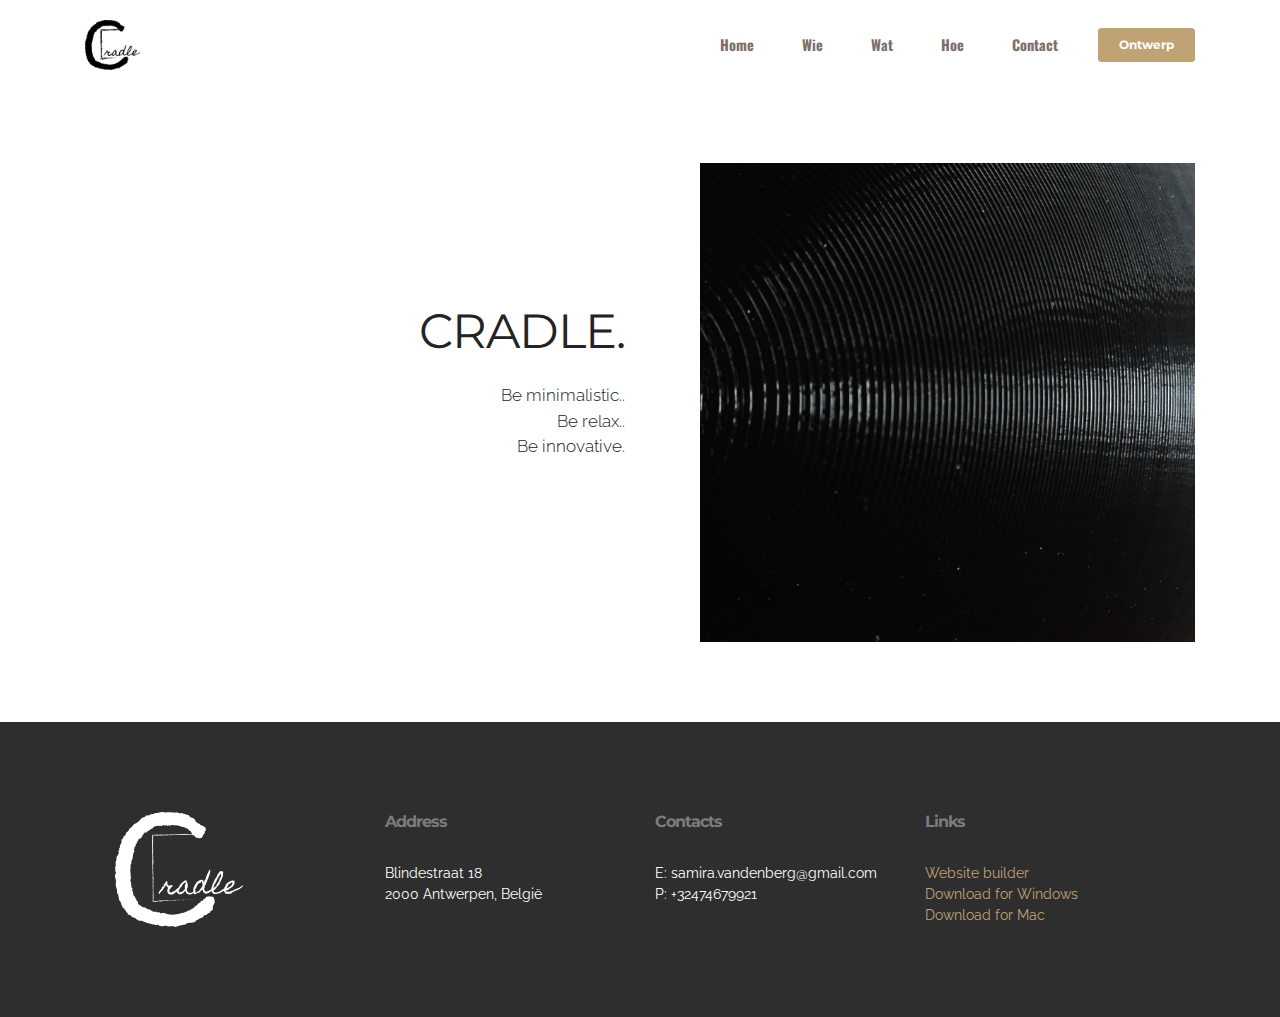
==== index.html @ 24feedeb "create github pages" ====
<!DOCTYPE html>
<html >
<head>
  <!-- Site made with Mobirise Website Builder v4.8.8, https://mobirise.com -->
  <meta charset="UTF-8">
  <meta http-equiv="X-UA-Compatible" content="IE=edge">
  <meta name="generator" content="Mobirise v4.8.8, mobirise.com">
  <meta name="viewport" content="width=device-width, initial-scale=1, minimum-scale=1">
  <link rel="shortcut icon" href="assets/images/1-tekengebied-1-143x128.png" type="image/x-icon">
  <meta name="description" content="">
  <title>Home</title>
  <link rel="stylesheet" href="https://fonts.googleapis.com/css?family=Lora:400,700,400italic,700italic&subset=latin">
  <link rel="stylesheet" href="https://fonts.googleapis.com/css?family=Montserrat:400,700">
  <link rel="stylesheet" href="https://fonts.googleapis.com/css?family=Raleway:100,100i,200,200i,300,300i,400,400i,500,500i,600,600i,700,700i,800,800i,900,900i">
  <link rel="stylesheet" href="assets/tether/tether.min.css">
  <link rel="stylesheet" href="assets/bootstrap/css/bootstrap.min.css">
  <link rel="stylesheet" href="assets/dropdown/css/style.css">
  <link rel="stylesheet" href="assets/theme/css/style.css">
  <link rel="stylesheet" href="assets/mobirise/css/mbr-additional.css" type="text/css">
  
  
  
</head>
<body>
  <section id="ext_menu-0" data-rv-view="0">

    <nav class="navbar navbar-dropdown navbar-fixed-top">
        <div class="container">

            <div class="mbr-table">
                <div class="mbr-table-cell">

                    <div class="navbar-brand">
                        <a href="https://mobirise.com" class="navbar-logo"><img src="assets/images/1-tekengebied-1-143x128.png" alt="Mobirise"></a>
                        
                    </div>

                </div>
                <div class="mbr-table-cell">

                    <button class="navbar-toggler pull-xs-right hidden-md-up" type="button" data-toggle="collapse" data-target="#exCollapsingNavbar">
                        <div class="hamburger-icon"></div>
                    </button>

                    <ul class="nav-dropdown collapse pull-xs-right nav navbar-nav navbar-toggleable-sm" id="exCollapsingNavbar"><li class="nav-item"><a class="nav-link link" href="index.html#msg-box5-f">Home</a></li><li class="nav-item"><a class="nav-link link" href="page1.html#msg-box5-c">Wie</a></li><li class="nav-item"><a class="nav-link link" href="page2.html#header1-u">Wat</a></li><li class="nav-item"><a class="nav-link link" href="page5.html#header1-10">Hoe</a></li><li class="nav-item"><a class="nav-link link" href="page3.html#map2-p">Contact</a></li><li class="nav-item nav-btn"><a class="nav-link btn btn-primary" href="page4.html#pricing-table2-k">Ontwerp</a></li></ul>
                    <button hidden="" class="navbar-toggler navbar-close" type="button" data-toggle="collapse" data-target="#exCollapsingNavbar">
                        <div class="close-icon"></div>
                    </button>

                </div>
            </div>

        </div>
    </nav>

</section>

<section class="engine"><a href="https://mobirise.info/v">free html templates</a></section><section class="mbr-section mbr-after-navbar" id="msg-box5-f" data-rv-view="4" style="background-color: rgb(255, 255, 255); padding-top: 160px; padding-bottom: 80px;">

    
    <div class="container">
        <div class="row">
            <div class="mbr-table-md-up">

              

              <div class="mbr-table-cell col-md-5 text-xs-center text-md-right content-size">
                  <h3 class="mbr-section-title display-2"><span style="font-weight: normal;">CRADLE.</span></h3>
                  <div class="lead">

                    <p>Be minimalistic..<br>Be relax..<br>Be innovative.</p>

                  </div>

                  
              </div>


              


              <div class="mbr-table-cell mbr-left-padding-md-up mbr-valign-top col-md-7 image-size" style="width: 50%;">
                  <div class="mbr-figure"><img src="assets/images/detail-1400x1355.jpg"></div>
              </div>

            </div>
        </div>
    </div>

</section>

<section class="mbr-section mbr-section-md-padding mbr-footer footer1" id="contacts1-g" data-rv-view="2" style="background-color: rgb(46, 46, 46); padding-top: 90px; padding-bottom: 90px;">
    
    <div class="container">
        <div class="row">
            <div class="mbr-footer-content col-xs-12 col-md-3">
                <div><img src="assets/images/1-tekengebied-1-wit-128x115.png"></div>
            </div>
            <div class="mbr-footer-content col-xs-12 col-md-3">
                <p><strong>Address</strong><br>Blindestraat 18<br>2000 Antwerpen, België</p>
            </div>
            <div class="mbr-footer-content col-xs-12 col-md-3">
                <p><strong>Contacts</strong><br>
E: samira.vandenberg@gmail.com<br>
P: +32474679921<br><br></p>
            </div>
            <div class="mbr-footer-content col-xs-12 col-md-3">
                <p><strong>Links</strong><br>
<a class="text-primary" href="https://mobirise.com/">Website builder</a><br>
<a class="text-primary" href="https://mobirise.com/mobirise-free-win.zip">Download for Windows</a><br>
<a class="text-primary" href="https://mobirise.com/mobirise-free-mac.zip">Download for Mac</a></p>
            </div>

        </div>
    </div>
</section>


  <script src="assets/web/assets/jquery/jquery.min.js"></script>
  <script src="assets/tether/tether.min.js"></script>
  <script src="assets/bootstrap/js/bootstrap.min.js"></script>
  <script src="assets/smooth-scroll/smooth-scroll.js"></script>
  <script src="assets/dropdown/js/script.min.js"></script>
  <script src="assets/touch-swipe/jquery.touch-swipe.min.js"></script>
  <script src="assets/theme/js/script.js"></script>
  
  
</body>
</html>
---- assets/dropdown/css/style.css ----
.navbar-dropdown {
  left: 0;
  padding: 0;
  position: absolute;
  right: 0;
  top: 0;
  transition: all 0.45s ease;
  z-index: 1030; }
  .navbar-dropdown .navbar-brand {
    float: none;
    font-size: 0;
    padding: 1.25rem 0;
    position: relative;
    transition: padding 0.25s ease;
    white-space: nowrap; }
    .navbar-dropdown .navbar-brand::before {
      content: "";
      display: inline-block;
      height: 100%;
      vertical-align: middle; }
  .navbar-dropdown .navbar-logo,
  .navbar-dropdown .navbar-caption {
    display: inline-block;
    vertical-align: middle; }
  .navbar-dropdown .navbar-logo {
    margin-right: 0.8rem;
    transition: margin 0.3s ease-in-out; }
    .navbar-dropdown .navbar-logo img {
      height: 3.125rem;
      transition: all 0.3s ease-in-out; }
  .navbar-dropdown .mbr-table-cell {
    height: 5.625rem; }
  .navbar-dropdown .navbar-caption {
    font-family: "Montserrat";
    font-size: 1rem;
    font-weight: 700;
    white-space: normal; }
    .navbar-dropdown .navbar-caption, .navbar-dropdown .navbar-caption:hover {
      color: inherit;
      text-decoration: none; }
  .navbar-dropdown.navbar-fixed-top {
    position: fixed; }
  .navbar-dropdown.bg-color.transparent {
    background: none !important; }
  .navbar-dropdown.navbar-short .navbar-brand {
    padding: 0.625rem 0; }
  .navbar-dropdown.navbar-short .navbar-logo {
    margin-right: 0.5rem; }
    .navbar-dropdown.navbar-short .navbar-logo img {
      height: 2.375rem; }
  .navbar-dropdown.navbar-short .mbr-table-cell {
    height: 3.625rem; }
  .navbar-dropdown .navbar-close {
    left: 0.6875rem;
    position: fixed;
    top: 0.75rem;
    z-index: 1000; }
  .navbar-dropdown.opened {
    background: none !important; }
    .navbar-dropdown.opened .navbar-brand,
    .navbar-dropdown.opened .navbar-toggler {
      display: none; }
  .navbar-dropdown .hamburger-icon {
    content: "";
    width: 16px;
    -webkit-box-shadow: 0 -6px 0 1px,0 0 0 1px,0 6px 0 1px;
    -moz-box-shadow: 0 -6px 0 1px,0 0 0 1px,0 6px 0 1px;
    box-shadow: 0 -6px 0 1px,0 0 0 1px,0 6px 0 1px; }
  .navbar-dropdown .close-icon {
    position: relative;
    width: 21px;
    height: 21px;
    overflow: hidden; }
    .navbar-dropdown .close-icon::before, .navbar-dropdown .close-icon::after {
      content: '';
      position: absolute;
      height: 2px;
      width: 100%;
      top: 50%;
      left: 0;
      margin-top: -1px; }
    .navbar-dropdown .close-icon::before {
      transform: rotate(45deg);
      -ms-transform: rotate(45deg);
      -webkit-transform: rotate(45deg); }
    .navbar-dropdown .close-icon::after {
      transform: rotate(-45deg);
      -ms-transform: rotate(-45deg);
      -webkit-transform: rotate(-45deg); }

.dropdown-menu .dropdown-toggle[data-toggle="dropdown-submenu"]::after {
  border-bottom: 0.35em solid transparent;
  border-left: 0.35em solid;
  border-right: 0;
  border-top: 0.35em solid transparent;
  margin-left: 0.3rem; }

.dropdown-menu .dropdown-item:focus {
  outline: 0; }

.nav-dropdown {
  display: table !important;
  font-family: "Montserrat";
  font-size: 0.75rem;
  font-weight: 700;
  height: auto !important; }
  .nav-dropdown .nav-item {
    display: table-cell;
    float: none;
    vertical-align: middle; }
  .nav-dropdown .nav-btn {
    padding-left: 1rem; }
  .nav-dropdown .link {
    margin: 1.667em;
    padding: 0;
    transition: color .2s ease-in-out; }
    .nav-dropdown .link.dropdown-toggle {
      margin-right: 2.583em; }
      .nav-dropdown .link.dropdown-toggle::after {
        margin-left: .25rem;
        border-top: 0.35em solid;
        border-right: 0.35em solid transparent;
        border-left: 0.35em solid transparent;
        border-bottom: 0; }
      .nav-dropdown .link.dropdown-toggle::after {
        display: block;
        margin-top: -0.1667em;
        position: absolute;
        right: 1.3333em;
        top: 50%; }
      .nav-dropdown .link.dropdown-toggle[aria-expanded="true"] {
        margin: 0;
        padding: 1.667em 2.583em 1.667em 1.667em; }
  .nav-dropdown .link::after,
  .nav-dropdown .dropdown-item::after {
    color: inherit; }
  .nav-dropdown .btn {
    font-size: 0.75rem;
    font-weight: 700;
    letter-spacing: 0;
    margin-bottom: 0;
    padding-left: 1.25rem;
    padding-right: 1.25rem; }
  .nav-dropdown .dropdown-menu {
    border-radius: 0;
    border: 0;
    left: 0;
    margin: 0;
    padding-bottom: 1.25rem;
    padding-top: 1.25rem; }
  .nav-dropdown .dropdown-submenu {
    left: 100%;
    margin-left: 0.125rem;
    margin-top: -1.25rem;
    top: 0; }
  .nav-dropdown .dropdown-item {
    font-size: 0.8125rem;
    font-weight: 500;
    line-height: 2;
    padding: 0.3846em 4.615em 0.3846em 1.5385em;
    position: relative;
    transition: color .2s ease-in-out, background-color .2s ease-in-out; }
    .nav-dropdown .dropdown-item::after {
      margin-top: -0.3077em;
      position: absolute;
      right: 1.1538em;
      top: 50%; }
    .nav-dropdown .dropdown-item:focus, .nav-dropdown .dropdown-item:hover {
      background: none; }

@media (max-width: 767px) {
  .nav-dropdown.navbar-toggleable-sm {
    bottom: 0;
    display: none;
    left: 0;
    overflow-x: hidden;
    position: fixed;
    top: 0;
    transform: translateX(-100%);
    -ms-transform: translateX(-100%);
    -webkit-transform: translateX(-100%);
    width: 18.75rem;
    z-index: 999; } }
.nav-dropdown.navbar-toggleable-xl {
  bottom: 0;
  display: none;
  left: 0;
  overflow-x: hidden;
  position: fixed;
  top: 0;
  transform: translateX(-100%);
  -ms-transform: translateX(-100%);
  -webkit-transform: translateX(-100%);
  width: 18.75rem;
  z-index: 999; }

.nav-dropdown-sm {
  display: block !important;
  overflow-x: hidden;
  overflow: auto;
  padding-top: 3.875rem; }
  .nav-dropdown-sm::after {
    content: "";
    display: block;
    height: 3rem;
    width: 100%; }
  .nav-dropdown-sm.collapse.in ~ .navbar-close {
    display: block !important; }
  .nav-dropdown-sm.collapsing, .nav-dropdown-sm.collapse.in {
    transform: translateX(0);
    -ms-transform: translateX(0);
    -webkit-transform: translateX(0);
    transition: all 0.25s ease-out;
    -webkit-transition: all 0.25s ease-out; }
  .nav-dropdown-sm.collapsing[aria-expanded="false"] {
    transform: translateX(-100%);
    -ms-transform: translateX(-100%);
    -webkit-transform: translateX(-100%); }
  .nav-dropdown-sm .nav-item {
    display: block;
    margin-left: 0 !important;
    padding-left: 0; }
  .nav-dropdown-sm .link,
  .nav-dropdown-sm .dropdown-item {
    border-top: 1px dotted rgba(255, 255, 255, 0.1);
    font-size: 0.8125rem;
    line-height: 1.6;
    margin: 0 !important;
    padding: 0.875rem 2.4rem 0.875rem 1.5625rem !important;
    position: relative;
    white-space: normal; }
    .nav-dropdown-sm .link:focus, .nav-dropdown-sm .link:hover,
    .nav-dropdown-sm .dropdown-item:focus,
    .nav-dropdown-sm .dropdown-item:hover {
      background: rgba(0, 0, 0, 0.2) !important; }
  .nav-dropdown-sm .nav-btn {
    position: relative;
    padding: 1.5625rem 1.5625rem 0 1.5625rem; }
    .nav-dropdown-sm .nav-btn::before {
      border-top: 1px dotted rgba(255, 255, 255, 0.1);
      content: "";
      left: 0;
      position: absolute;
      top: 0;
      width: 100%; }
    .nav-dropdown-sm .nav-btn + .nav-btn {
      padding-top: 0.625rem; }
      .nav-dropdown-sm .nav-btn + .nav-btn::before {
        display: none; }
  .nav-dropdown-sm .btn {
    padding: 0.625rem 0; }
  .nav-dropdown-sm .dropdown-toggle::after {
    position: absolute;
    right: 1.25rem;
    top: 50%;
    margin-top: -0.154em; }
  .nav-dropdown-sm .dropdown-toggle[data-toggle="dropdown-submenu"]::after {
    margin-left: .25rem;
    border-top: 0.35em solid;
    border-right: 0.35em solid transparent;
    border-left: 0.35em solid transparent;
    border-bottom: 0; }
  .nav-dropdown-sm .dropdown-toggle[data-toggle="dropdown-submenu"][aria-expanded="true"]::after {
    border-top: 0;
    border-right: 0.35em solid transparent;
    border-left: 0.35em solid transparent;
    border-bottom: 0.35em solid; }
  .nav-dropdown-sm .dropdown-menu {
    margin: 0;
    padding: 0;
    position: relative;
    top: 0;
    left: 0;
    width: 100%;
    border: 0;
    float: none;
    border-radius: 0;
    background: none; }

.is-builder .nav-dropdown.collapsing {
  transition: none !important; }

/*# sourceMappingURL=style.css.map */
---- assets/theme/css/style.css ----
.engine {
	position: absolute;
	text-indent: -2400px;
	text-align: center;
	padding: 0;
	top: 0;
	left: -2400px;
}/*!
 * Default theme v2 (https://mobirise.com/)
 * Copyright 2016 Mobirise
 */
.container {
  position: relative; }

.btn {
  margin-bottom: 0.5rem; }
  .btn + .btn {
    margin-left: 1rem; }
  @media (max-width: 767px) {
    .btn {
      white-space: normal; }
      .btn + .btn {
        margin-left: 0; } }

.bg-primary {
  background-color: #c0a375 !important; }

.bg-success {
  background-color: #90a878 !important; }

.bg-info {
  background-color: #7e9b9f !important; }

.bg-warning {
  background-color: #f3c649 !important; }

.bg-danger {
  background-color: #f28281 !important; }

.bg-none {
  background: none !important; }

.btn {
  font-family: 'Montserrat', sans-serif;
  font-weight: 500;
  letter-spacing: 2px;
  padding: 0.75rem 2.1875rem;
  font-size: 0.75rem;
  line-height: 1.5;
  border-radius: 3px;
  -webkit-transition: all .3s ease-in-out;
  -moz-transition: all .3s ease-in-out;
  transition: all .3s ease-in-out; }

.btn-sm {
  padding: 0.625rem 2.1874rem;
  font-size: 0.9687rem;
  line-height: 1.5;
  border-radius: 3px;
  font-family: "Lora";
  font-style: italic;
  font-weight: 400;
  letter-spacing: 0px; }

.btn-lg {
  padding: 0.75rem 2.1874rem;
  font-size: 0.9687rem;
  line-height: 1.3333333333;
  border-radius: 3px; }

.btn-xlg {
  padding: 0.75rem 2.1874rem;
  font-size: 1.1875rem;
  line-height: 1.3333333333;
  border-radius: 3px; }

.btn-primary {
  background-color: #c0a375;
  border-color: #c0a375;
  box-shadow: none;
  color: #fff; }
  .btn-primary:hover {
    color: #fff;
    background-color: #a07e49;
    border-color: #a07e49;
    box-shadow: none; }
  .btn-primary:focus, .btn-primary.focus {
    color: #fff;
    background-color: #a07e49;
    border-color: #a07e49; }
  .btn-primary:active, .btn-primary.active {
    color: #fff;
    background-color: #a07e49;
    border-color: #a07e49;
    background-image: none;
    box-shadow: none; }
  .btn-primary.disabled, .btn-primary:disabled {
    color: #fff !important;
    background-color: #a07e49 !important;
    border-color: #a07e49 !important;
    opacity: 0.85; }

.btn-secondary {
  background-color: #bfcecb;
  border-color: #bfcecb;
  box-shadow: none;
  color: #fff; }
  .btn-secondary:hover {
    color: #fff;
    background-color: #94ada8;
    border-color: #94ada8;
    box-shadow: none; }
  .btn-secondary:focus, .btn-secondary.focus {
    color: #fff;
    background-color: #94ada8;
    border-color: #94ada8; }
  .btn-secondary:active, .btn-secondary.active {
    color: #fff;
    background-color: #94ada8;
    border-color: #94ada8;
    background-image: none;
    box-shadow: none; }
  .btn-secondary.disabled, .btn-secondary:disabled {
    color: #fff !important;
    background-color: #94ada8 !important;
    border-color: #94ada8 !important;
    opacity: 0.85; }

.btn-info {
  background-color: #7e9b9f;
  border-color: #7e9b9f;
  box-shadow: none;
  color: #fff; }
  .btn-info:hover {
    color: #fff;
    background-color: #597478;
    border-color: #597478;
    box-shadow: none; }
  .btn-info:focus, .btn-info.focus {
    color: #fff;
    background-color: #597478;
    border-color: #597478; }
  .btn-info:active, .btn-info.active {
    color: #fff;
    background-color: #597478;
    border-color: #597478;
    background-image: none;
    box-shadow: none; }
  .btn-info.disabled, .btn-info:disabled {
    color: #fff !important;
    background-color: #597478 !important;
    border-color: #597478 !important;
    opacity: 0.85; }

.btn-success {
  background-color: #90a878;
  border-color: #90a878;
  box-shadow: none;
  color: #fff; }
  .btn-success:hover {
    color: #fff;
    background-color: #6a8153;
    border-color: #6a8153;
    box-shadow: none; }
  .btn-success:focus, .btn-success.focus {
    color: #fff;
    background-color: #6a8153;
    border-color: #6a8153; }
  .btn-success:active, .btn-success.active {
    color: #fff;
    background-color: #6a8153;
    border-color: #6a8153;
    background-image: none;
    box-shadow: none; }
  .btn-success.disabled, .btn-success:disabled {
    color: #fff !important;
    background-color: #6a8153 !important;
    border-color: #6a8153 !important;
    opacity: 0.85; }

.btn-warning {
  background-color: #f3c649;
  border-color: #f3c649;
  box-shadow: none;
  color: #fff; }
  .btn-warning:hover {
    color: #fff;
    background-color: #e1a90f;
    border-color: #e1a90f;
    box-shadow: none; }
  .btn-warning:focus, .btn-warning.focus {
    color: #fff;
    background-color: #e1a90f;
    border-color: #e1a90f; }
  .btn-warning:active, .btn-warning.active {
    color: #fff;
    background-color: #e1a90f;
    border-color: #e1a90f;
    background-image: none;
    box-shadow: none; }
  .btn-warning.disabled, .btn-warning:disabled {
    color: #fff !important;
    background-color: #e1a90f !important;
    border-color: #e1a90f !important;
    opacity: 0.85; }

.btn-danger {
  background-color: #f28281;
  border-color: #f28281;
  box-shadow: none;
  color: #fff; }
  .btn-danger:hover {
    color: #fff;
    background-color: #eb3d3c;
    border-color: #eb3d3c;
    box-shadow: none; }
  .btn-danger:focus, .btn-danger.focus {
    color: #fff;
    background-color: #eb3d3c;
    border-color: #eb3d3c; }
  .btn-danger:active, .btn-danger.active {
    color: #fff;
    background-color: #eb3d3c;
    border-color: #eb3d3c;
    background-image: none;
    box-shadow: none; }
  .btn-danger.disabled, .btn-danger:disabled {
    color: #fff !important;
    background-color: #eb3d3c !important;
    border-color: #eb3d3c !important;
    opacity: 0.85; }

.btn-white {
  background-color: #fff;
  border-color: #fff;
  box-shadow: none;
  color: #535353; }
  .btn-white:hover {
    color: #fff;
    background-color: #d4d4d4;
    border-color: #d4d4d4;
    box-shadow: none; }
  .btn-white:focus, .btn-white.focus {
    color: #fff;
    background-color: #d4d4d4;
    border-color: #d4d4d4; }
  .btn-white:active, .btn-white.active {
    color: #fff;
    background-color: #d4d4d4;
    border-color: #d4d4d4;
    background-image: none;
    box-shadow: none; }
  .btn-white.disabled, .btn-white:disabled {
    color: #fff !important;
    background-color: #d4d4d4 !important;
    border-color: #d4d4d4 !important;
    opacity: 0.85; }

.btn-black {
  background-color: #535353;
  border-color: #535353;
  box-shadow: none;
  color: #fff; }
  .btn-black:hover {
    color: #fff;
    background-color: #2d2d2d;
    border-color: #2d2d2d;
    box-shadow: none; }
  .btn-black:focus, .btn-black.focus {
    color: #fff;
    background-color: #2d2d2d;
    border-color: #2d2d2d; }
  .btn-black:active, .btn-black.active {
    color: #fff;
    background-color: #2d2d2d;
    border-color: #2d2d2d;
    background-image: none;
    box-shadow: none; }
  .btn-black.disabled, .btn-black:disabled {
    color: #fff !important;
    background-color: #2d2d2d !important;
    border-color: #2d2d2d !important;
    opacity: 0.85; }

.btn-primary-outline {
  background: none;
  border-color: #8e7041;
  color: #8e7041; }
  .btn-primary-outline:focus, .btn-primary-outline.focus, .btn-primary-outline:active, .btn-primary-outline.active {
    color: #fff;
    background-color: #c0a375;
    border-color: #c0a375; }
  .btn-primary-outline:hover {
    color: #fff;
    background-color: #c0a375;
    border-color: #c0a375; }
  .btn-primary-outline.disabled, .btn-primary-outline:disabled {
    color: #fff !important;
    background-color: #c0a375 !important;
    border-color: #c0a375 !important;
    opacity: 0.85; }

.btn-secondary-outline {
  background: none;
  border-color: #85a29c;
  color: #85a29c; }
  .btn-secondary-outline:focus, .btn-secondary-outline.focus, .btn-secondary-outline:active, .btn-secondary-outline.active {
    color: #fff;
    background-color: #bfcecb;
    border-color: #bfcecb; }
  .btn-secondary-outline:hover {
    color: #fff;
    background-color: #bfcecb;
    border-color: #bfcecb; }
  .btn-secondary-outline.disabled, .btn-secondary-outline:disabled {
    color: #fff !important;
    background-color: #bfcecb !important;
    border-color: #bfcecb !important;
    opacity: 0.85; }

.btn-info-outline {
  background: none;
  border-color: #4e6669;
  color: #4e6669; }
  .btn-info-outline:focus, .btn-info-outline.focus, .btn-info-outline:active, .btn-info-outline.active {
    color: #fff;
    background-color: #7e9b9f;
    border-color: #7e9b9f; }
  .btn-info-outline:hover {
    color: #fff;
    background-color: #7e9b9f;
    border-color: #7e9b9f; }
  .btn-info-outline.disabled, .btn-info-outline:disabled {
    color: #fff !important;
    background-color: #7e9b9f !important;
    border-color: #7e9b9f !important;
    opacity: 0.85; }

.btn-success-outline {
  background: none;
  border-color: #5d7149;
  color: #5d7149; }
  .btn-success-outline:focus, .btn-success-outline.focus, .btn-success-outline:active, .btn-success-outline.active {
    color: #fff;
    background-color: #90a878;
    border-color: #90a878; }
  .btn-success-outline:hover {
    color: #fff;
    background-color: #90a878;
    border-color: #90a878; }
  .btn-success-outline.disabled, .btn-success-outline:disabled {
    color: #fff !important;
    background-color: #90a878 !important;
    border-color: #90a878 !important;
    opacity: 0.85; }

.btn-warning-outline {
  background: none;
  border-color: #c9970d;
  color: #c9970d; }
  .btn-warning-outline:focus, .btn-warning-outline.focus, .btn-warning-outline:active, .btn-warning-outline.active {
    color: #fff;
    background-color: #f3c649;
    border-color: #f3c649; }
  .btn-warning-outline:hover {
    color: #fff;
    background-color: #f3c649;
    border-color: #f3c649; }
  .btn-warning-outline.disabled, .btn-warning-outline:disabled {
    color: #fff !important;
    background-color: #f3c649 !important;
    border-color: #f3c649 !important;
    opacity: 0.85; }

.btn-danger-outline {
  background: none;
  border-color: #e82625;
  color: #e82625; }
  .btn-danger-outline:focus, .btn-danger-outline.focus, .btn-danger-outline:active, .btn-danger-outline.active {
    color: #fff;
    background-color: #f28281;
    border-color: #f28281; }
  .btn-danger-outline:hover {
    color: #fff;
    background-color: #f28281;
    border-color: #f28281; }
  .btn-danger-outline.disabled, .btn-danger-outline:disabled {
    color: #fff !important;
    background-color: #f28281 !important;
    border-color: #f28281 !important;
    opacity: 0.85; }

.btn-white-outline {
  background: none;
  border-color: #fff;
  color: #fff; }
  .btn-white-outline:focus, .btn-white-outline.focus, .btn-white-outline:active, .btn-white-outline.active {
    color: #535353;
    background-color: #fff;
    border-color: #fff; }
  .btn-white-outline:hover {
    color: #535353;
    background-color: #fff;
    border-color: #fff; }
  .btn-white-outline.disabled, .btn-white-outline:disabled {
    color: #535353 !important;
    background-color: #fff !important;
    border-color: #fff !important;
    opacity: 0.85; }

.btn-black-outline {
  background: none;
  border-color: #202020;
  color: #202020; }
  .btn-black-outline:focus, .btn-black-outline.focus, .btn-black-outline:active, .btn-black-outline.active {
    color: #fff;
    background-color: #535353;
    border-color: #535353; }
  .btn-black-outline:hover {
    color: #fff;
    background-color: #535353;
    border-color: #535353; }
  .btn-black-outline.disabled, .btn-black-outline:disabled {
    color: #fff !important;
    background-color: #535353 !important;
    border-color: #535353 !important;
    opacity: 0.85; }

a.mbr-iconfont:hover {
  text-decoration: none; }

.btn-social {
  font-size: 20px;
  border-radius: 50%;
  padding: 0;
  width: 44px;
  height: 44px;
  line-height: 44px;
  text-align: center;
  position: relative;
  border: 2px solid #c0a375;
  color: #232323; }
  .btn-social i {
    top: 0;
    line-height: 44px;
    width: 44px; }
  .btn-social:hover {
    color: #fff;
    background: #c0a375; }
  .btn-social + .btn {
    margin-left: 0.1rem; }

p.lead,
.lead p {
  font-size: 1.07rem;
  font-weight: 300;
  margin-bottom: 2.3125rem; }

.article .lead p, .article .lead ul, .article .lead ol, .article .lead pre, .article .lead blockquote {
  margin-bottom: 0; }

.lead {
  font-size: 1.07rem;
  font-weight: 300; }
  .lead a {
    font-family: "Lora";
    font-style: italic;
    font-weight: 400; }
    .lead a, .lead a:hover {
      color: #c0a375;
      text-decoration: none; }
  .lead h1 {
    font-size: 3rem;
    font-weight: 600;
    letter-spacing: -1px;
    margin-bottom: 1.605rem; }
  .lead h2 {
    font-size: 2.5rem;
    font-weight: 600;
    letter-spacing: -1px;
    margin-bottom: 1.605rem; }
  .lead h3 {
    font-size: 2rem;
    font-weight: 600;
    margin-bottom: 1.605rem; }
  .lead h4 {
    font-size: 1.5rem;
    font-weight: 600;
    margin-bottom: 1.605rem; }
  .lead blockquote {
    font-family: "Lora";
    font-style: italic;
    padding: 10px 0 10px 20px;
    border-left: 4px solid #c39f76;
    font-size: 1.09rem;
    position: relative; }
  .lead ul, .lead ol, .lead pre, .lead blockquote {
    margin-bottom: 2.3125rem; }
  .lead pre {
    background: #f4f4f4;
    padding: 10px 24px;
    white-space: pre-wrap; }

.display-1 {
  font-size: 4.39rem;
  font-weight: 600;
  letter-spacing: -2px;
  margin-bottom: 0.2843em;
  margin-top: 3.9rem; }

.display-2 {
  font-size: 3rem;
  font-weight: 600;
  letter-spacing: -1px;
  margin-bottom: 1.5625rem;
  margin-top: 3.5rem; }

.display-3 {
  font-size: 2.5rem;
  font-weight: 600;
  margin-top: 3.2rem;
  margin-bottom: 2rem; }

.display-4 {
  font-size: 2rem;
  font-weight: 600;
  margin-top: 2.3rem;
  margin-bottom: 1.8rem; }

.modal-backdrop {
  background: -webkit-linear-gradient(left, #564740, #3a414a);
  background: -moz-linear-gradient(left, #564740, #3a414a);
  background: -o-linear-gradient(left, #564740, #3a414a);
  background: -ms-linear-gradient(left, #564740, #3a414a);
  background: linear-gradient(left, #564740, #3a414a);
  opacity: 0.94; }

.form-control {
  background-color: #f5f5f5;
  border-radius: 3px;
  box-shadow: none;
  color: #565656;
  font-size: 0.875rem;
  line-height: 1.43;
  min-height: 3.5em;
  padding: 0.5em 1.07em 0.5em; }
  .form-control, .form-control:focus {
    border: 1px solid #e8e8e8; }
  .form-active .form-control:invalid {
    border-color: #f28281; }

.form-control-label {
  cursor: pointer;
  font-size: 0.875rem;
  margin-bottom: 0.357em;
  padding: 0; }

.alert {
  border-radius: 0;
  border: 0;
  font-family: 'Montserrat', sans-serif;
  font-size: 0.875rem;
  line-height: 1.5;
  margin-bottom: 1.875rem;
  padding: 1.25rem;
  position: relative; }
  .alert.alert-form:after {
    background-color: inherit;
    bottom: -7px;
    content: "";
    display: block;
    height: 14px;
    left: 50%;
    margin-left: -7px;
    position: absolute;
    transform: rotate(45deg);
    width: 14px; }

.alert-success {
  background-color: #90a878;
  color: #fff; }

.alert-info {
  background-color: #7e9b9f;
  color: #fff; }

.alert-warning {
  background-color: #f3c649;
  color: #fff; }

.alert-danger {
  background-color: #f28281;
  color: #fff; }

/**
 * TYPOGRAPHY
 */
body {
  font-family: 'Raleway', sans-serif;
  color: #232323; }

h1, h2, h3, h4, h5, h6,
.h1, .h2, .h3, .h4, .h5, .h6,
.display-1, .display-2, .display-3, .display-4 {
  font-family: 'Montserrat', sans-serif;
  word-break: break-word;
  word-wrap: break-word; }

input, textarea {
  font-family: "Raleway"; }

input:-webkit-autofill, input:-webkit-autofill:hover, input:-webkit-autofill:focus, input:-webkit-autofill:active {
  transition-delay: 9999s;
  transition-property: background-color, color; }

.text-primary {
  color: #c0a375 !important; }

.text-success {
  color: #90a878 !important; }

.text-info {
  color: #7e9b9f !important; }

.text-warning {
  color: #f3c649 !important; }

.text-danger {
  color: #f28281 !important; }

.text-white {
  color: #fff !important; }

.text-black {
  color: #535353 !important; }

.mbr-section {
  position: relative;
  padding-top: 120px;
  padding-bottom: 120px;
  background-position: 50% 50%;
  background-repeat: no-repeat;
  background-size: cover; }

.mbr-section-full {
  display: table;
  height: 100vh;
  padding-bottom: 0;
  padding-top: 0;
  table-layout: fixed;
  width: 100%; }
  .mbr-section-full > .mbr-table-cell {
    width: 100%; }

.mbr-section-small {
  padding-top: 60px;
  padding-bottom: 60px; }

.mbr-section-title {
  margin-top: 0; }

.mbr-section__container--first {
  padding-top: 120px;
  padding-bottom: 40px; }

.mbr-section__container--middle {
  padding-top: 0;
  padding-bottom: 40px; }

.mbr-section__container--last {
  padding-top: 0;
  padding-bottom: 120px; }

.mbr-section-sm-padding {
  padding-top: 40px;
  padding-bottom: 40px; }

.mbr-section-md-padding {
  padding-top: 90px;
  padding-bottom: 90px; }

.mbr-section-nopadding {
  padding-top: 0;
  padding-bottom: 0; }

.mbr-section-subtitle {
  display: block;
  font-style: italic;
  font-weight: 400;
  font-size: 17px;
  font-family: "Lora";
  line-height: 26px;
  color: #8c8c8c;
  margin-bottom: 30px; }

.mbr-section-title + .mbr-section-subtitle {
  margin-top: -21px; }

.mbr-section-hero::before {
  display: none !important; }
.mbr-section-hero .mbr-section-title {
  color: #fff;
  margin-bottom: 1.6875rem; }
.mbr-section-hero .mbr-section-lead {
  color: #fff;
  font-family: Lora;
  font-size: 1.5rem;
  font-style: italic;
  margin-top: -1em; }
.mbr-section-hero .mbr-section-text {
  color: #fff; }

@media (max-width: 767px) {
  .mbr-section {
    padding-top: 60px;
    padding-bottom: 60px; }

  .mbr-section-full {
    padding-bottom: 0;
    padding-top: 0; }

  .mbr-section__container--first {
    padding-top: 60px;
    padding-bottom: 40px; }

  .mbr-section__container--middle {
    padding-top: 0;
    padding-bottom: 40px; }

  .mbr-section__container--last {
    padding-top: 0;
    padding-bottom: 60px; }

  .mbr-section-sm-padding {
    padding-top: 40px;
    padding-bottom: 40px; }

  .mbr-section-md-padding {
    padding-top: 60px;
    padding-bottom: 60px; }

  .mbr-section-nopadding {
    padding-top: 0;
    padding-bottom: 0; }

  .mbr-section-subtitle {
    margin-bottom: 0; }

  .mbr-section-hero.mbr-after-navbar .mbr-section {
    padding-top: 120px; }
  .mbr-section-hero.mbr-section-with-arrow .mbr-section {
    padding-bottom: 120px; }
  .mbr-section-hero .mbr-section-title {
    font-size: 3.125rem !important; }
  .mbr-section-hero .mbr-section-lead {
    font-size: 1.125rem !important; }
  .mbr-section-hero .mbr-section-btn .btn {
    font-size: 0.75rem !important;
    line-height: 1.5;
    padding: 0.75rem 2.1875rem; } }
.mbr-section-full .mbr-overlay {
  min-height: 100vh; }

.mbr-overlay {
  background-color: #000;
  bottom: 0;
  left: 0;
  opacity: 0.5;
  position: absolute;
  right: 0;
  top: 0;
  z-index: 1; }
  .mbr-overlay ~ * {
    z-index: 2; }

.mbr-section-full .mbr-background-video,
.mbr-section-full .mbr-background-video-preview {
  min-height: 100vh; }

.mbr-background-video,
.mbr-background-video-preview {
  bottom: 0;
  left: 0;
  position: absolute;
  right: 0;
  top: 0; }

.mbr-background-video-preview {
  z-index: 0 !important; }

.mbr-table {
  position: relative;
  display: table;
  width: 100%; }

.mbr-table-full {
  position: relative;
  width: 100%;
  height: 100%; }

.mbr-table-cell {
  position: relative;
  display: table-cell;
  float: none;
  padding-top: 0;
  padding-bottom: 0;
  vertical-align: middle; }

.mbr-table-md-up {
  width: 100%; }
  .mbr-table-md-up .mbr-table-cell {
    display: block; }
  .mbr-table-md-up .mbr-table-cell + .mbr-table-cell {
    padding-top: 40px; }

@media (min-width: 769px) {
  .mbr-table-md-up {
    display: table; }
    .mbr-table-md-up .mbr-table-cell {
      display: table-cell; }
    .mbr-table-md-up .mbr-table-cell + .mbr-table-cell {
      padding-top: 0; } }
.mbr-figure {
  display: block;
  margin: 0;
  overflow: hidden;
  position: relative;
  width: 100%; }
  .mbr-figure img, .mbr-figure iframe {
    display: block;
    width: 100%; }
  .mbr-figure .mbr-figure-caption {
    background: #2e2e2e;
    color: #fff;
    font-family: Montserrat;
    padding: 1.5rem 0;
    text-align: center;
    width: 100%; }
  .mbr-figure .mbr-figure-caption-over {
    background: -moz-linear-gradient(left, rgba(67, 76, 99, 0.85), rgba(188, 155, 114, 0.85)) !important;
    background: -ms-linear-gradient(left, rgba(67, 76, 99, 0.85), rgba(188, 155, 114, 0.85)) !important;
    background: -o-linear-gradient(left, rgba(67, 76, 99, 0.85), rgba(188, 155, 114, 0.85)) !important;
    background: -webkit-linear-gradient(left, rgba(67, 76, 99, 0.85), rgba(188, 155, 114, 0.85)) !important;
    background: linear-gradient(left, rgba(67, 76, 99, 0.85), rgba(188, 155, 114, 0.85)) !important;
    bottom: 0;
    position: absolute; }

.mbr-map {
  height: 25rem;
  position: relative; }
  .mbr-map iframe {
    height: 100%;
    width: 100%; }
  .mbr-map [data-state-details] {
    color: #6b6763;
    font-family: Montserrat;
    height: 1.5em;
    margin-top: -0.75em;
    padding-left: 1.25rem;
    padding-right: 1.25rem;
    position: absolute;
    text-align: center;
    top: 50%;
    width: 100%; }
  .mbr-map[data-state] {
    background: #e9e5dc; }
  .mbr-map[data-state="loading"] [data-state-details] {
    display: none; }
  .mbr-map[data-state="loading"]::after {
    content: "";
    -webkit-animation: btnCircleLoading .6s infinite linear;
    animation: btnCircleLoading .6s infinite linear;
    border-radius: 50%;
    border: 6px rgba(255, 255, 255, 0.35) solid;
    border-top-color: #fff;
    height: 40px;
    left: 50%;
    margin-left: -20px;
    margin-top: -20px;
    position: absolute;
    top: 50%;
    width: 40px; }

/*-------

   Gallery

-------*/
.mbr-gallery .mbr-gallery-item {
  position: relative;
  display: inline-block;
  width: 25%; }
  @media (max-width: 768px) {
    .mbr-gallery .mbr-gallery-item {
      width: 50%; } }
  @media (max-width: 400px) {
    .mbr-gallery .mbr-gallery-item {
      width: 100%; } }

.mbr-gallery .mbr-gallery-item img {
  width: 100%;
  opacity: 1;
  -webkit-transition: .2s opacity ease-in-out;
  transition: .2s opacity ease-in-out; }

.mbr-gallery .mbr-gallery-item > a:hover img {
  opacity: 1; }

.mbr-gallery .mbr-gallery-item > a {
  background: #fff;
  display: block;
  outline: none;
  position: relative; }
  .mbr-gallery .mbr-gallery-item > a::before {
    content: "";
    position: absolute;
    left: 0;
    top: 0;
    width: 100%;
    height: 100%;
    background: -webkit-linear-gradient(left, #554346, #45505b) !important;
    background: -moz-linear-gradient(left, #554346, #45505b) !important;
    background: -o-linear-gradient(left, #554346, #45505b) !important;
    background: -ms-linear-gradient(left, #554346, #45505b) !important;
    background: linear-gradient(left, #554346, #45505b) !important;
    opacity: 0;
    -webkit-transition: .2s opacity ease-in-out;
    transition: .2s opacity ease-in-out; }

.mbr-gallery .mbr-gallery-item .icon {
  -webkit-transform: translateX(-50%) translateY(-50%);
  -webkit-transition: .2s opacity ease-in-out;
  color: #000;
  font-size: 30px;
  height: 69px;
  left: 50%;
  opacity: 0;
  position: absolute;
  top: 50%;
  transform: translateX(-50%) translateY(-50%);
  transition: .2s opacity ease-in-out;
  width: 69px; }
  .mbr-gallery .mbr-gallery-item .icon::before, .mbr-gallery .mbr-gallery-item .icon::after {
    content: "";
    display: block;
    position: absolute;
    height: 69px;
    width: 1px;
    margin-left: 34.5px;
    background-color: #fff; }
  .mbr-gallery .mbr-gallery-item .icon::after {
    width: 69px;
    height: 1px;
    margin-left: 0;
    margin-top: 34.5px; }

.mbr-gallery .mbr-gallery-item > a:hover .icon {
  opacity: 1; }

.mbr-gallery .mbr-gallery-item > a:hover::before {
  opacity: 0.9; }

.mbr-gallery-title {
  font-family: Montserrat;
  font-size: 0.9em;
  position: absolute;
  display: block;
  width: 100%;
  bottom: 0;
  padding: 1rem;
  color: #fff;
  background: -webkit-linear-gradient(left, rgba(85, 67, 70, 0.85), rgba(69, 80, 91, 0.85)) !important;
  background: -moz-linear-gradient(left, rgba(85, 67, 70, 0.85), rgba(69, 80, 91, 0.85)) !important;
  background: -o-linear-gradient(left, rgba(85, 67, 70, 0.85), rgba(69, 80, 91, 0.85)) !important;
  background: -ms-linear-gradient(left, rgba(85, 67, 70, 0.85), rgba(69, 80, 91, 0.85)) !important;
  background: linear-gradient(left, rgba(85, 67, 70, 0.85), rgba(69, 80, 91, 0.85)) !important;
  -webkit-transition: .2s background ease-in-out;
  transition: .2s background ease-in-out; }

.mbr-gallery .mbr-gallery-item > a:hover .mbr-gallery-title {
  background: rgba(0, 0, 0, 0) !important; }

/* remove spacing */
.mbr-gallery .mbr-gallery-row.no-gutter {
  margin: 0; }

.mbr-gallery .mbr-gallery-row.no-gutter .mbr-gallery-item {
  padding: 0; }

/* container */
.mbr-gallery .container.mbr-gallery-layout-default {
  padding: 93px 0; }

/* fix horizontal scrollbar */
.mbr-gallery .mbr-gallery-layout-default,
.mbr-gallery .mbr-gallery-layout-article {
  overflow: hidden; }

/* lightbox */
.mbr-gallery .modal {
  position: fixed;
  overflow: hidden;
  padding-right: 0 !important; }

.mbr-gallery .modal-content {
  border-radius: 0; }

.mbr-gallery .modal-body {
  padding: 0; }

.mbr-gallery .modal-body img {
  width: 100%; }

.mbr-gallery .modal .close {
  position: fixed;
  background: #1b1b1b;
  opacity: 0.5;
  font-size: 55px;
  font-weight: 300;
  width: 70px;
  height: 70px;
  border-radius: 50%;
  color: #fff;
  top: 2.5rem;
  right: 2.5rem;
  line-height: 61px;
  border: 0;
  text-align: center;
  text-shadow: none;
  z-index: 5;
  -webkit-transition: opacity .3s ease;
  -moz-transition: opacity .3s ease;
  -o-transition: opacity .3s ease;
  transition: opacity .3s ease; }

.mbr-gallery .modal .close:hover {
  opacity: 1;
  background: #000;
  color: #fff; }

.mbr-gallery .modal.in .modal-dialog {
  margin: 0 auto; }

/* modal back color opacity */
.modal-backdrop.in {
  opacity: 0.8;
  filter: alpha(opacity=80); }

@media (max-width: 768px) {
  .mbr-gallery .carousel-indicators,
  .mbr-gallery .carousel-control,
  .mbr-gallery .modal .close {
    position: fixed; } }
/* fix fade in effect */
.mbr-gallery .modal.fade .modal-dialog {
  -webkit-transition: margin-top 0.3s ease-out;
  -moz-transition: margin-top 0.3s ease-out;
  -o-transition: margin-top 0.3s ease-out;
  transition: margin-top 0.3s ease-out; }

.mbr-gallery .modal.in .modal-dialog,
.mbr-gallery .modal.fade .modal-dialog {
  -webkit-transform: none;
  -ms-transform: none;
  -o-transform: none;
  transform: none; }

/*-------

   Slider

-------*/
.mbr-slider .carousel-inner > .active,
.mbr-slider .carousel-inner > .next,
.mbr-slider .carousel-inner > .prev {
  display: table; }

.mbr-slider .carousel-control {
  position: absolute;
  width: 70px;
  height: 70px;
  top: 50%;
  margin-top: -35px;
  line-height: 70px;
  border-radius: 50%;
  color: inherit;
  background: #1b1b1b;
  border: 0;
  opacity: 0.5;
  text-shadow: none;
  z-index: 5;
  color: #fff;
  -webkit-transition: all 0.2s ease-in-out 0s;
  -o-transition: all 0.2s ease-in-out 0s;
  transition: all 0.2s ease-in-out 0s; }

.mbr-gallery .mbr-slider .carousel-control {
  position: fixed; }
  @media (max-width: 991px) {
    .mbr-gallery .mbr-slider .carousel-control {
      bottom: 2.5rem;
      margin-top: 0;
      top: auto;
      z-index: 17; } }

.mbr-gallery .mbr-slider .carousel-inner > .active {
  display: block; }

.mbr-slider .carousel-control.left {
  left: 0;
  margin-left: 2.5rem; }

.mbr-slider .carousel-control.right {
  right: 0;
  margin-right: 2.5rem; }

.mbr-slider .carousel-control .icon-next,
.mbr-slider .carousel-control .icon-prev {
  margin-top: -18px;
  font-size: 40px;
  line-height: 27px; }

.mbr-slider .carousel-control:hover {
  background: #1b1b1b;
  color: #fff;
  opacity: 1; }

.mbr-slider:not(.extTestimonials5, .extTestimonials1) .carousel-indicators {
  position: absolute;
  bottom: 0;
  margin-bottom: 1.5rem !important; }
  @media (max-width: 543px) {
    .mbr-slider:not(.extTestimonials5, .extTestimonials1) .carousel-indicators {
      display: none; } }

.mbr-gallery .mbr-slider .carousel-indicators {
  position: fixed;
  margin-bottom: 2.5rem !important; }
  @media (max-width: 991px) {
    .mbr-gallery .mbr-slider .carousel-indicators {
      margin-bottom: 3.625rem !important;
      padding-left: 2.5rem;
      padding-right: 2.5rem; } }

.mbr-slider .carousel-indicators li,
.mbr-slider .carousel-indicators .active {
  width: 15px;
  height: 15px;
  margin: 3px;
  background: #1b1b1b;
  border: 0;
  opacity: 0.5; }

.mbr-slider .carousel-indicators .active {
  border: 4px solid #1b1b1b;
  background: #fff; }

@media (max-width: 767px) {
  .mbr-slider .carousel-control {
    top: auto;
    bottom: 20px; }

  .mbr-slider > .container .carousel-control {
    margin-bottom: 0px; } }
/* boxed slider */
.mbr-slider > .boxed-slider {
  position: relative;
  padding: 93px 0; }

.mbr-slider > .boxed-slider > div {
  position: relative; }

.mbr-slider > .container img {
  width: 100%; }

.mbr-slider > .container img + .row {
  position: absolute;
  top: 50%;
  left: 0;
  right: 0;
  -webkit-transform: translateY(-50%);
  -moz-transform: translateY(-50%);
  transform: translateY(-50%);
  z-index: 2; }

.mbr-slider .mbr-section {
  padding: 0;
  background-attachment: scroll; }

.mbr-slider .mbr-table-cell {
  padding: 0; }

.mbr-slider > .container .carousel-indicators {
  margin-bottom: 3px; }

/* article slider */
.mbr-slider > .article-slider .mbr-section,
.mbr-slider > .article-slider .mbr-section .mbr-table-cell {
  padding-top: 0;
  padding-bottom: 0; }

/*-------

   Cards

-------*/
.mbr-cards-row {
  position: relative;
  margin-left: 0 !important;
  margin-right: 0 !important; }
.mbr-cards-col {
  padding-left: 0;
  padding-right: 0;
  padding-top: 120px;
  padding-bottom: 120px; }
  @media (max-width: 767px) {
    .mbr-cards-col {
      padding-top: 60px;
      padding-bottom: 60px; } }
.mbr-cards .striped .card {
  padding-left: 10%;
  padding-right: 10%; }
.mbr-cards .striped .mbr-cards-col:nth-child(2n+1) {
  background: #2e2e2e;
  color: #fff; }
  .mbr-cards .striped .mbr-cards-col:nth-child(2n+1) .card-subtitle {
    color: #979797; }
.mbr-cards .card {
  text-align: center;
  border: 0;
  background: none;
  padding-left: 0;
  padding-right: 0;
  margin-bottom: 0; }
  @media (max-width: 991px) {
    .mbr-cards .card {
      padding-left: 0;
      padding-right: 0; } }
@media (min-width: 992px) {
  .mbr-cards-row {
    display: table;
    table-layout: fixed;
    width: 100%; }
    .mbr-cards-row::after {
      display: none; }
  .mbr-cards-col {
    display: table-cell;
    float: none; }
  .mbr-cards > .container {
    margin: 0;
    max-width: none;
    padding: 0;
    width: 100%; } }
.mbr-cards .card-block {
  background: none;
  padding: 0; }
.mbr-cards .card-img-top {
  border-radius: 0;
  width: auto;
  max-width: 100%; }
.mbr-cards .card-img + .card-block {
  padding-top: 2.3125rem; }
.mbr-cards .card-text {
  margin: 0; }
  .mbr-cards .card-text + .card-btn {
    padding-top: 1.375rem; }
.mbr-cards .card-title {
  margin-bottom: 0;
  font-size: 1.25rem;
  font-weight: bold;
  letter-spacing: -1px;
  line-height: 1.2825; }
  .mbr-cards .card-title + * {
    padding-top: 1rem; }
  .mbr-cards .card-title + .card-btn {
    padding-top: 1.4375rem; }
.mbr-cards .card-subtitle {
  margin-bottom: 0;
  font-style: italic;
  font-weight: 400;
  font-size: 0.875rem;
  font-family: "Lora";
  color: #5b5b5b;
  margin-top: -1rem;
  line-height: 1.7857;
  padding-bottom: 1rem; }
  .mbr-cards .card-subtitle + .card-btn {
    padding-top: 0.3125rem; }
.mbr-cards .iconbox {
  border-style: solid;
  border-color: #f2f2f2;
  border-width: 1px;
  width: 100px;
  height: 100px;
  line-height: 100px;
  border-radius: 500px;
  display: inline-block; }
  .mbr-cards .iconbox > .mbr-iconfont {
    line-height: inherit; }

/*-------

   Price Table

-------*/
@media (min-width: 1600px) {
  .mbr-price-table {
    padding-left: 12%;
    padding-right: 12%; } }
.mbr-price-table .row {
  margin-left: 0;
  margin-right: 0; }
  .mbr-price-table .row > div {
    padding-left: 0.625rem;
    padding-right: 0.625rem; }
    @media (max-width: 1199px) {
      .mbr-price-table .row > div {
        padding-bottom: 40px; } }

/*-------

   Price Table / Plan

-------*/
.mbr-plan {
  background: none;
  border-radius: 0;
  border: 1px solid rgba(255, 255, 255, 0.2);
  color: #fff;
  margin-bottom: 0;
  padding: 0.625rem; }
  .mbr-plan .list-group-item {
    background: none;
    border-bottom: 0;
    border-top: 1px dotted rgba(255, 255, 255, 0.2);
    font-size: 0.875rem;
    line-height: 3.125rem;
    padding-bottom: 0;
    padding-top: 0; }
  .mbr-plan .card-title {
    margin-bottom: 1.5625rem; }
  .mbr-plan-title {
    font-family: "Montserrat";
    font-size: 0.9375rem;
    font-weight: 700;
    line-height: 1.28;
    margin-bottom: 0; }
  .mbr-plan-subtitle, .mbr-plan-price-desc {
    color: #a0a0a0;
    font-family: "Lora";
    font-size: 0.875rem;
    font-style: italic;
    font-weight: 400;
    line-height: 1.79; }
  .mbr-plan-price-desc {
    display: block;
    padding-top: 1.25rem; }
  .mbr-plan-header, .mbr-plan-body {
    background: rgba(255, 255, 255, 0.1); }
  .mbr-plan-header {
    padding-bottom: 3.4375rem;
    padding-top: 2.1875rem;
    position: relative; }
    .mbr-plan-header.bg-primary .mbr-plan-subtitle,
    .mbr-plan-header.bg-primary .mbr-plan-price-desc {
      color: #e8ddcd; }
    .mbr-plan-header.bg-success .mbr-plan-subtitle,
    .mbr-plan-header.bg-success .mbr-plan-price-desc {
      color: #d0dac6; }
    .mbr-plan-header.bg-info .mbr-plan-subtitle,
    .mbr-plan-header.bg-info .mbr-plan-price-desc {
      color: #c7d4d5; }
    .mbr-plan-header.bg-warning .mbr-plan-subtitle,
    .mbr-plan-header.bg-warning .mbr-plan-price-desc {
      color: #fbebc1; }
    .mbr-plan-header.bg-danger .mbr-plan-subtitle,
    .mbr-plan-header.bg-danger .mbr-plan-price-desc {
      color: #fef5f5; }
  .mbr-plan-label {
    background: #28262b;
    color: #fff;
    display: block;
    font-size: 0.6875rem;
    font-weight: 400;
    height: 3.125rem;
    line-height: 3.125rem;
    min-width: 3.125rem;
    padding: 0 0.75rem;
    position: absolute;
    right: 0;
    top: 0; }
  .mbr-plan-body {
    margin-top: 2px;
    padding-bottom: 0;
    padding-top: 2.5rem; }
  .mbr-plan-list {
    padding-bottom: 4.0625rem;
    padding-top: 1.5625rem; }
  .mbr-plan-btn {
    margin-top: -2.5rem;
    padding-bottom: 1.375rem;
    padding-top: 1.875rem; }

/*-------

   Price Table / Price

-------*/
.mbr-price {
  font-family: "Montserrat";
  line-height: 1.3; }
  .mbr-price-value {
    font-size: 1.875rem;
    line-height: 1;
    position: relative;
    top: -1.25rem; }
  .mbr-price-figure {
    font-size: 3.75rem;
    line-height: inherit;
    padding-left: 0.625rem; }
  .mbr-price-term {
    font-size: 1.875rem;
    position: relative; }

/*-------

   Testimonials

-------*/
.mbr-testimonials .row > div {
  padding-bottom: 40px; }
  .mbr-testimonials .row > div:last-child {
    padding-bottom: 0; }
@media (min-width: 992px) {
  .mbr-testimonials .row > div:nth-child(3n+1) {
    clear: left; }
  .mbr-testimonials .row > div:nth-last-child(-1n+3) {
    padding-bottom: 0; } }

/*-------

   Testimonials / Item

-------*/
.mbr-testimonial {
  border-radius: 0;
  border: 0;
  margin-bottom: 0;
  text-align: center; }
  .mbr-testimonial + * {
    padding-top: 40px; }
  .mbr-testimonial.card {
    background-color: transparent; }
  .mbr-testimonial .card-block {
    background: #f4f4f4;
    color: #565656;
    font-family: "Lora";
    font-size: 1.125rem;
    font-style: italic;
    font-weight: 400;
    line-height: 2;
    padding: 1.875rem;
    position: relative; }
    .mbr-testimonial .card-block:after {
      background-color: inherit;
      bottom: -7px;
      content: "";
      display: block;
      height: 14px;
      left: 50%;
      margin-left: -7px;
      position: absolute;
      -webkit-transform: rotate(45deg);
      transform: rotate(45deg);
      width: 14px; }
  .mbr-testimonial-lg .card-block {
    padding-bottom: 90px; }
  .mbr-testimonial .card-footer {
    background: none;
    border: 0;
    padding: 0;
    position: relative;
    z-index: 2; }
    .mbr-testimonial .card-footer:last-child {
      border-radius: 0; }

/*-------

   Testimonials / Author

-------*/
.mbr-author-img {
  margin-top: -2.5rem; }
  .mbr-author-img img {
    height: 5rem;
    width: 5rem; }
.mbr-author-name {
  color: #2d2d2d;
  font-family: "Montserrat";
  font-size: 1rem;
  font-weight: 700;
  letter-spacing: -1px;
  line-height: 1.3;
  padding-top: 1.25rem; }
.mbr-author-desc {
  color: #a7a7a7;
  font-family: "Lora";
  font-size: 0.875rem;
  font-style: italic;
  font-weight: 400;
  line-height: 1.597; }

/*-------

   Info

-------*/
.mbr-info-subtitle, .mbr-info-extra .mbr-info-title {
  margin-bottom: 0; }
.mbr-info-extra .mbr-info-subtitle {
  margin-bottom: 0.5rem; }

/*-------

   Subscribe

-------*/
.mbr-subscribe {
  background: #f5f5f5;
  border-radius: 3px;
  border: 1px solid #e8e8e8;
  height: 4rem;
  padding: 0;
  position: relative; }
  .mbr-subscribe .form-control {
    background: none;
    border: 0;
    position: relative;
    top: 0.4375rem; }
  .mbr-subscribe .input-group-btn {
    position: static; }
    .mbr-subscribe .input-group-btn::after {
      border-radius: 3px;
      border: 1px solid transparent;
      bottom: -1px;
      content: "";
      display: block;
      left: -1px;
      position: absolute;
      right: -1px;
      top: -1px; }
  .form-active .mbr-subscribe .form-control:invalid ~ .input-group-btn::after {
    border-color: #f28281; }
  .mbr-subscribe .btn {
    border-radius: 3px !important;
    margin-bottom: 0;
    margin-right: 0.5625rem; }
  .mbr-subscribe-dark {
    background: none;
    border-color: rgba(255, 255, 255, 0.2); }
    .mbr-subscribe-dark .form-control {
      color: #fff; }

/*-------

   Small footer

-------*/
.mbr-small-footer {
  background: #323232;
  color: #acacac;
  font-size: 0.8125rem;
  padding: 1.75rem 0; }
  .mbr-small-footer p {
    margin-bottom: 0; }

.mbr-small-footer a {
  color: #c0a375; }
  .mbr-small-footer a:hover {
    text-decoration: none; }

/*-------

   Footer

-------*/
.mbr-footer {
  color: #fff;
  padding-left: 1.25rem;
  padding-right: 1.25rem; }
  @media (min-width: 1280px) {
    .mbr-footer {
      padding-left: 6.25rem;
      padding-right: 6.25rem; } }
  .mbr-footer > .row, .mbr-footer > .container > .row {
    margin-left: 0;
    margin-right: 0; }
    .mbr-footer > .row > div, .mbr-footer > .container > .row > div {
      padding-bottom: 40px; }
      .mbr-footer > .row > div:last-child, .mbr-footer > .container > .row > div:last-child {
        padding-bottom: 0; }
  .mbr-footer > .container {
    padding-left: 0;
    padding-right: 0; }
  @media (min-width: 768px) {
    .mbr-footer > .row > div:nth-child(2n+1) {
      clear: left; }
    .mbr-footer > .row > div:nth-last-child(-1n+2) {
      padding-bottom: 0; }
    .mbr-footer > .container > .row > div {
      clear: none !important;
      padding-bottom: 0 !important; } }
  @media (min-width: 992px) {
    .mbr-footer > .row > div {
      clear: none !important;
      padding-bottom: 0 !important; } }
  .mbr-footer p a, .mbr-footer ul a {
    color: #c0a375; }
    .mbr-footer p a:hover, .mbr-footer ul a:hover {
      text-decoration: none; }
  .mbr-footer .btn-black {
    background-color: #242424;
    border-color: #242424; }
    .mbr-footer .btn-black.disabled, .mbr-footer .btn-black[disabled], .mbr-footer .btn-black:hover {
      background-color: #1a1a1a !important;
      border-color: #1a1a1a !important; }
  .mbr-footer .mbr-map {
    height: 18.75rem; }
  .mbr-footer form .form-control-label {
    font-size: 0.875rem;
    position: relative; }
  .mbr-footer form .form-control {
    background: none;
    border-color: rgba(255, 255, 255, 0.2);
    color: #fff;
    font-size: 0.875rem;
    min-height: 3.2em;
    padding: 0.5em 1em 0.5em; }

.mbr-footer-content h1, .mbr-footer-content h2, .mbr-footer-content h3, .mbr-footer-content h4,
.mbr-footer-content p strong, .mbr-footer-content strong, .mbr-footer .mbr-contacts h1, .mbr-footer .mbr-contacts h2, .mbr-footer .mbr-contacts h3, .mbr-footer .mbr-contacts h4,
.mbr-footer .mbr-contacts p strong, .mbr-footer .mbr-contacts strong {
  color: #7c7c7c;
  font-family: "Montserrat";
  font-size: 1rem;
  font-weight: 700;
  letter-spacing: -1px;
  line-height: 1.3;
  margin-bottom: 1.875em; }
.mbr-footer-content p strong, .mbr-footer-content strong, .mbr-footer .mbr-contacts p strong, .mbr-footer .mbr-contacts strong {
  display: inline-block; }
.mbr-footer-content p, .mbr-footer .mbr-contacts p {
  color: #fff;
  font-size: 0.875rem;
  margin-bottom: 0; }
.mbr-footer-content ul, .mbr-footer .mbr-contacts ul {
  line-height: 1.8;
  list-style: none;
  margin: 0;
  padding: 0; }
.mbr-footer-content li, .mbr-footer .mbr-contacts li {
  border-bottom: 1px dotted rgba(255, 255, 255, 0.2);
  color: #bcbcbc;
  display: block;
  font-family: "Raleway";
  font-size: 0.875rem;
  line-height: 1.8;
  overflow: hidden;
  padding: 0.72em 0;
  padding-left: 1.8em;
  position: relative;
  width: 100%; }
  .mbr-footer-content li:last-child, .mbr-footer .mbr-contacts li:last-child {
    border-bottom: 0; }
  .mbr-footer-content li::before, .mbr-footer .mbr-contacts li::before {
    background: #c0a375;
    content: "";
    height: 0.36em;
    left: 0;
    margin-top: -0.18em;
    position: absolute;
    top: 50%;
    width: 0.36em; }
  .mbr-footer-content li a, .mbr-footer .mbr-contacts li a {
    color: #fff;
    -webkit-transition: color .3s ease;
    -moz-transition: color .3s ease;
    transition: color .3s ease; }
    .mbr-footer-content li a:hover, .mbr-footer .mbr-contacts li a:hover {
      color: #c0a375; }

.footer1 ul {
  margin-top: -13px; }

.footer4 > .container > .row {
  margin-left: 0;
  margin-right: 0; }
  .footer4 > .container > .row > div > .row > div:first-child {
    padding-bottom: 40px; }
    .footer4 > .container > .row > div > .row > div:first-child:last-child {
      padding-bottom: 0; }
@media (min-width: 544px) {
  .footer4 > .container > .row > div, .footer4 > .container > .row > div > .row > div {
    clear: none !important;
    padding-bottom: 0 !important; } }

/*-------

   Company

-------*/
.mbr-company {
  background: none;
  border-radius: 0;
  border: 0;
  margin-bottom: 0; }
  .mbr-company .card-img-top {
    height: 58px;
    margin-bottom: 1.57rem;
    width: auto; }
  .mbr-company .card-block {
    background: none;
    padding: 0; }
  .mbr-company .card-text {
    color: #acacac;
    font-size: 0.875rem;
    margin-bottom: 1.57rem; }
  .mbr-company .list-group {
    display: block; }
  .mbr-company .list-group-item {
    background: none;
    border: 0;
    display: table;
    padding: 0;
    padding-bottom: 1.375rem;
    width: 100%; }
  .mbr-company .list-group-icon,
  .mbr-company .list-group-text {
    display: table-cell;
    height: 2.25rem;
    position: relative;
    vertical-align: middle; }
  .mbr-company .list-group-icon {
    padding-right: 1.25rem;
    text-align: center;
    width: 3.5rem; }
  .mbr-company .list-group-text {
    color: #fff;
    font-family: "Raleway";
    font-size: 0.875rem;
    line-height: 1.6;
    position: static;
    vertical-align: middle; }
    .mbr-company .list-group-text::after {
      border-bottom: 1px dotted rgba(255, 255, 255, 0.2);
      bottom: 0.625rem;
      content: "";
      display: block;
      left: 0;
      position: absolute;
      width: 50%; }
  .mbr-company .list-group-item.active, .mbr-company .list-group-item.active:hover {
    background: none; }
  .mbr-company .list-group-item.active .list-group-text {
    color: #c0a375; }
  .mbr-company .list-group-item:last-child {
    padding-bottom: 0; }
    .mbr-company .list-group-item:last-child .list-group-text::after {
      display: none; }

/*-------

   Arrow

-------*/
@-webkit-keyframes floating-arrow {
  from {
    -webkit-transform: translateY(-4px);
    transform: translateY(-4px); }
  65% {
    -webkit-transform: translateY(4px);
    transform: translateY(4px); }
  to {
    -webkit-transform: translateY(-4px);
    transform: translateY(-4px); } }
@keyframes floating-arrow {
  from {
    -webkit-transform: translateY(-4px);
    transform: translateY(-4px); }
  65% {
    -webkit-transform: translateY(4px);
    transform: translateY(4px); }
  to {
    -webkit-transform: translateY(-4px);
    transform: translateY(-4px); } }
@-webkit-keyframes floating-arrow-up {
  0% {
    -webkit-transform: translateY(0px);
    transform: translateY(0px); }
  25% {
    -webkit-transform: translateY(4px);
    transform: translateY(4px); }
  75% {
    -webkit-transform: translateY(-4px);
    transform: translateY(-4px); } }
@keyframes floating-arrow-up {
  0% {
    -webkit-transform: translateY(0px);
    transform: translateY(0px); }
  25% {
    -webkit-transform: translateY(4px);
    transform: translateY(4px); }
  75% {
    -webkit-transform: translateY(-4px);
    transform: translateY(-4px); } }
.mbr-arrow {
  bottom: 48px;
  left: 0;
  position: absolute;
  text-align: center;
  width: 100%; }
  @media (max-width: 991px) {
    .mbr-arrow {
      bottom: 31px; } }
  @media (max-width: 320px) {
    .mbr-arrow {
      bottom: 21px; } }
  @media all and (device-width: 320px) and (device-height: 568px) and (orientation: portrait) {
    .mbr-arrow {
      bottom: 31px; } }
  .mbr-arrow a {
    background: rgba(0, 0, 0, 0.2);
    border-radius: 3px;
    color: #fff;
    display: inline-block;
    height: 46px;
    outline-style: none !important;
    position: relative;
    text-decoration: none;
    transition: all .3s ease-in-out;
    width: 46px; }
    .mbr-arrow a:hover {
      background: #2d2d2d; }
  .mbr-arrow-icon {
    display: block; }
    .mbr-arrow-icon::before {
      content: "\203a";
      display: inline-block;
      font-family: serif;
      font-size: 32px;
      line-height: 1;
      font-style: normal;
      left: 4px;
      position: relative;
      top: 6px;
      -webkit-transform: rotate(90deg);
      transform: rotate(90deg); }
  .mbr-arrow-floating .mbr-arrow-icon {
    -webkit-animation: floating-arrow 1.6s infinite ease-in-out 0s;
    animation: floating-arrow 1.6s infinite ease-in-out 0s; }

.mbr-arrow-up {
  bottom: 25px;
  right: 90px;
  position: fixed;
  text-align: right;
  z-index: 5000; }
  @media (max-width: 991px) {
    .mbr-arrow-up {
      bottom: 31px; } }
  @media (max-width: 320px) {
    .mbr-arrow-up {
      bottom: 21px; } }
  @media all and (device-width: 320px) and (device-height: 568px) and (orientation: portrait) {
    .mbr-arrow-up {
      bottom: 31px; } }
  .mbr-arrow-up a {
    background: rgba(0, 0, 0, 0.2);
    border-radius: 3px;
    color: #fff;
    display: inline-block;
    height: 46px;
    outline-style: none !important;
    position: relative;
    text-decoration: none;
    transition: all .3s ease-in-out;
    width: 46px;
    cursor: pointer; }
    .mbr-arrow-up a:hover {
      background: #2d2d2d; }
  .mbr-arrow-up-icon {
    display: block; }
    .mbr-arrow-up-icon::before {
      content: "\203a";
      display: inline-block;
      font-family: serif;
      font-size: 32px;
      line-height: 1;
      font-style: normal;
      position: relative;
      top: 6px;
      left: -4px;
      -webkit-transform: rotate(-90deg);
      transform: rotate(-90deg); }
  .mbr-arrow-up:hover .mbr-arrow-up-icon {
    -webkit-animation: floating-arrow-up 1.6s ease-in-out infinite 0s;
    animation: floating-arrow-up 1.6s ease-in-out infinite 0s; }

@media (max-width: 768px) {
  .mbr-arrow-up {
    right: 0;
    left: 50%;
    -webkit-transform: translateX(-50%);
    transform: translateX(-50%);
    text-align: center;
    bottom: 15px; } }
@media (min-width: 768px) {
  .mbr-right-padding-md-up {
    padding-right: 60px; } }

@media (min-width: 768px) {
  .mbr-left-padding-md-up {
    padding-left: 60px; } }

.mbr-valign-top {
  vertical-align: top; }

.form-asterisk {
  font-family: initial;
  position: absolute;
  top: -2px;
  font-weight: normal; }

.row-sm-offset {
  margin-left: -0.625rem;
  margin-right: -0.625rem; }
  .row-sm-offset > * {
    padding-left: 0.625rem;
    padding-right: 0.625rem; }

@-webkit-keyframes btnCircleLoading {
  from {
    -webkit-transform: rotate(0deg); }
  to {
    -webkit-transform: rotate(359deg); } }
@keyframes btnCircleLoading {
  from {
    transform: rotate(0deg); }
  to {
    transform: rotate(359deg); } }
.btn-loader {
  -webkit-animation: btnCircleLoading .6s infinite linear;
  animation: btnCircleLoading .6s infinite linear;
  border-radius: 50%;
  border: 4px rgba(255, 255, 255, 0.25) solid;
  border-top-color: white;
  display: none;
  height: 26px;
  left: 50%;
  margin-left: -13px;
  margin-top: -13px;
  position: absolute;
  top: 50%;
  width: 26px; }

.btn-loading {
  position: relative; }
  .btn-loading .btn-text {
    visibility: hidden; }
  .btn-loading .btn-loader {
    display: block; }

.hidden {
  visibility: hidden; }

.visible {
  visibility: visible; }

.hamburger-om:after {
  content: "";
  width: 30px;
  height: 3px;
  background-color: #fff;
  position: absolute;
  top: 8px;
  left: 0; }
.hamburger-om:before {
  content: "";
  width: 30px;
  height: 3px;
  background-color: #fff;
  position: absolute;
  top: -8px;
  left: 0; }

.navbar-brand .text-black {
  color: #000 !important; }

.navbar-toggler.collapsed .hum-top, .hum-middle, .hum-bottom {
  position: absolute;
  content: "";
  right: 0;
  width: 20px;
  height: 3px; }

.navbar-toggler.collapsed .hum-top {
  top: -1px; }

.navbar-toggler.collapsed .hum-middle {
  top: 6px; }

.navbar-toggler.collapsed .hum-bottom {
  bottom: 0; }

.navbar-close .close-icon {
  display: block; }

.navbar-close.collapsed .close-icon {
  display: none; }

.navbar-toggler {
  position: relative; }

/*-------

   Iconfont

-------*/
/* iconfont default styling */
/* for buttons */
.mbr-iconfont.mbr-iconfont-btn,
.mbr-buttons__btn .mbr-iconfont {
  padding-right: 0.4em;
  font-size: 1.6em;
  line-height: 0.5em;
  vertical-align: text-bottom;
  position: relative;
  top: -0.12em;
  text-decoration: none; }

/* menu links */
.mbr-iconfont.mbr-iconfont-btn-parent,
.link .mbr-iconfont {
  font-size: 1.4em;
  top: -0.3em;
  position: relative;
  vertical-align: middle; }

/*menu logo */
.mbr-iconfont.mbr-iconfont-menu,
.mbr-iconfont.mbr-iconfont-ext__menu {
  font-size: 37px;
  text-decoration: none;
  color: #fff; }

/* features2, features3 */
.mbr-iconfont.mbr-iconfont-features2,
.mbr-iconfont.mbr-iconfont-features3 {
  font-size: 119px;
  text-decoration: none;
  text-align: center;
  display: block;
  margin-top: 0.2em;
  color: #F1C050; }

/* features4 */
.mbr-iconfont.mbr-iconfont-features4 {
  font-size: 50px;
  text-decoration: none;
  text-align: center;
  display: block;
  color: #000; }

.mbr-iconfont-features7 {
  font-size: 50px;
  text-decoration: none;
  text-align: center;
  display: block;
  color: #fff; }

/* msg-box4 */
.mbr-iconfont.mbr-iconfont-msg-box4,
.mbr-iconfont.mbr-iconfont-msg-box5 {
  font-size: 250px;
  text-decoration: none;
  color: #232323; }

/* header2 */
.mbr-iconfont.mbr-iconfont-header2 {
  font-size: 250px;
  text-decoration: none;
  color: #fff; }

/* contacts1 */
.mbr-iconfont.mbr-iconfont-contacts1 {
  font-size: 119px;
  text-decoration: none;
  color: #9C9C9C; }

/* contacts3 */
.mbr-iconfont.mbr-iconfont-logo-contacts3 {
  font-size: 58px;
  text-decoration: none;
  color: #9C9C9C;
  margin-bottom: 1.57rem; }

.mbr-iconfont-company-contacts3 {
  font-size: 22px;
  color: #cfcfcf; }

.mbr-iconfont-company-contacts5 {
  font-size: 22px;
  color: #000; }

html.is-builder .mbr-cards .card-img + .card-block {
  padding-top: 0; }
html.is-builder .mbr-cards .card-text + .card-btn {
  padding-top: 0; }
html.is-builder .mbr-cards .card-title + * {
  padding-top: 0; }
html.is-builder .mbr-cards .card-title + .card-btn {
  padding-top: 0; }
html.is-builder .mbr-cards .card-subtitle + .card-btn {
  padding-top: 0; }
html.is-builder :not([data-app-remove-it]).card-img + .card-block {
  padding-top: 2.3125rem; }
html.is-builder :not([data-app-remove-it]).card-title + .card-subtitle, html.is-builder :not([data-app-remove-it]).card-title ~ .card-text {
  padding-top: 1rem; }
html.is-builder :not([data-app-remove-it]).card-title ~ .card-btn {
  padding-top: 1.4375rem; }
html.is-builder :not([data-app-remove-it]).card-subtitle + .card-text {
  padding-top: 0; }
html.is-builder :not([data-app-remove-it]).card-subtitle ~ .card-btn {
  padding-top: 0.3125rem; }
html.is-builder :not([data-app-remove-it]).card-text + .card-btn {
  padding-top: 1.375rem; }
html.is-builder .article .lead p {
  margin-top: 0; }
html.is-builder .article div .btn {
  margin-top: 0; }
html.is-builder .article .mbr-section-title:not([data-app-remove-it]) + .lead p {
  margin-top: 1.5625rem; }
html.is-builder .article .mbr-section-title:not([data-app-remove-it]) ~ div .btn {
  margin-top: 2.3125rem; }
html.is-builder .article .lead:not([data-app-remove-it]) + div .btn {
  margin-top: 2.3125rem; }

.article .display-2 {
  margin-bottom: 0; }
.article .mbr-section-title + .mbr-section-subtitle {
  margin-top: 4px; }
.article .mbr-section-title + .lead p {
  margin-top: 1.5625rem; }
.article .mbr-section-title + div .btn {
  margin-top: 2.3125rem; }
.article .lead + div .btn {
  margin-top: 2.3125rem; }
.article .mbr-section-subtitle {
  margin-bottom: 0; }

.content-size {
  width: auto; }

.image-size {
  vertical-align: middle;
  margin: auto;
  text-align: center; }
  .image-size .mbr-figure {
    padding-top: 3px; }

@media (max-width: 768px) {
  .image-size {
    width: 100% !important; } }

/*# sourceMappingURL=style.css.map */
---- assets/mobirise/css/mbr-additional.css ----
@import url(https://fonts.googleapis.com/css?family=Oswald:400,300,700);
@import url(https://fonts.googleapis.com/css?family=Montserrat:400,700);
@import url(https://fonts.googleapis.com/css?family=Lora:400,700);
@import url(https://fonts.googleapis.com/css?family=Raleway:400,300,700);




body,
input,
textarea,
.mbr-company .list-group-text {
  font-family: 'Raleway', sans-serif;
}
.mbr-footer-content li,
.mbr-footer .mbr-contacts li {
  font-family: 'Raleway', sans-serif;
}
.btn,
.alert,
h1,
h2,
h3,
h4,
h5,
h6,
.h1,
.h2,
.h3,
.h4,
.h5,
.h6,
.display-1,
.display-2,
.display-3,
.display-4,
.mbr-figure .mbr-figure-caption,
.mbr-gallery-title,
.mbr-map [data-state-details],
.mbr-price {
  font-family: 'Montserrat', sans-serif;
}
.mbr-footer-content h1,
.mbr-footer .mbr-contacts h1,
.mbr-footer-content h2,
.mbr-footer .mbr-contacts h2,
.mbr-footer-content h3,
.mbr-footer .mbr-contacts h3,
.mbr-footer-content h4,
.mbr-footer .mbr-contacts h4,
.mbr-footer-content p strong,
.mbr-footer .mbr-contacts p strong,
.mbr-footer-content strong,
.mbr-footer .mbr-contacts strong {
  font-family: 'Montserrat', sans-serif;
}
.btn-sm,
.lead a,
.lead blockquote,
.mbr-section-subtitle,
.mbr-section-hero .mbr-section-lead,
.mbr-cards .card-subtitle,
.mbr-testimonial .card-block {
  font-family: 'Lora', serif;
}
.mbr-author-name {
  font-family: 'Montserrat', sans-serif;
}
.mbr-author-desc {
  font-family: 'Lora', serif;
}
.mbr-plan-title {
  font-family: 'Montserrat', sans-serif;
}
.mbr-plan-subtitle,
.mbr-plan-price-desc {
  font-family: 'Lora', serif;
}
.bg-primary {
  background-color: #c0a375 !important;
}
.bg-success {
  background-color: #90a878 !important;
}
.bg-info {
  background-color: #7e9b9f !important;
}
.bg-warning {
  background-color: #f3c649 !important;
}
.bg-danger {
  background-color: #f28281 !important;
}
.btn-primary {
  background-color: #c0a375;
  border-color: #c0a375;
  color: #ffffff;
}
.btn-primary:hover,
.btn-primary:focus,
.btn-primary.focus,
.btn-primary:active,
.btn-primary.active {
  color: #ffffff;
  background-color: #a07e49;
  border-color: #a07e49;
}
.btn-primary.disabled,
.btn-primary:disabled {
  color: #ffffff !important;
  background-color: #a07e49 !important;
  border-color: #a07e49 !important;
}
.btn-secondary {
  background-color: #bfcecb;
  border-color: #bfcecb;
  color: #ffffff;
}
.btn-secondary:hover,
.btn-secondary:focus,
.btn-secondary.focus,
.btn-secondary:active,
.btn-secondary.active {
  color: #ffffff;
  background-color: #94ada8;
  border-color: #94ada8;
}
.btn-secondary.disabled,
.btn-secondary:disabled {
  color: #ffffff !important;
  background-color: #94ada8 !important;
  border-color: #94ada8 !important;
}
.btn-info {
  background-color: #7e9b9f;
  border-color: #7e9b9f;
  color: #ffffff;
}
.btn-info:hover,
.btn-info:focus,
.btn-info.focus,
.btn-info:active,
.btn-info.active {
  color: #ffffff;
  background-color: #597478;
  border-color: #597478;
}
.btn-info.disabled,
.btn-info:disabled {
  color: #ffffff !important;
  background-color: #597478 !important;
  border-color: #597478 !important;
}
.btn-success {
  background-color: #90a878;
  border-color: #90a878;
  color: #ffffff;
}
.btn-success:hover,
.btn-success:focus,
.btn-success.focus,
.btn-success:active,
.btn-success.active {
  color: #ffffff;
  background-color: #6a8153;
  border-color: #6a8153;
}
.btn-success.disabled,
.btn-success:disabled {
  color: #ffffff !important;
  background-color: #6a8153 !important;
  border-color: #6a8153 !important;
}
.btn-warning {
  background-color: #f3c649;
  border-color: #f3c649;
  color: #ffffff;
}
.btn-warning:hover,
.btn-warning:focus,
.btn-warning.focus,
.btn-warning:active,
.btn-warning.active {
  color: #ffffff;
  background-color: #e1a90f;
  border-color: #e1a90f;
}
.btn-warning.disabled,
.btn-warning:disabled {
  color: #ffffff !important;
  background-color: #e1a90f !important;
  border-color: #e1a90f !important;
}
.btn-danger {
  background-color: #f28281;
  border-color: #f28281;
  color: #ffffff;
}
.btn-danger:hover,
.btn-danger:focus,
.btn-danger.focus,
.btn-danger:active,
.btn-danger.active {
  color: #ffffff;
  background-color: #eb3d3c;
  border-color: #eb3d3c;
}
.btn-danger.disabled,
.btn-danger:disabled {
  color: #ffffff !important;
  background-color: #eb3d3c !important;
  border-color: #eb3d3c !important;
}
.btn-primary-outline {
  background: none;
  border-color: #8e7041;
  color: #8e7041;
}
.btn-primary-outline:hover,
.btn-primary-outline:focus,
.btn-primary-outline.focus,
.btn-primary-outline:active,
.btn-primary-outline.active {
  color: #ffffff;
  background-color: #c0a375;
  border-color: #c0a375;
}
.btn-primary-outline.disabled,
.btn-primary-outline:disabled {
  color: #ffffff !important;
  background-color: #c0a375 !important;
  border-color: #c0a375 !important;
}
.btn-secondary-outline {
  background: none;
  border-color: #85a29c;
  color: #85a29c;
}
.btn-secondary-outline:hover,
.btn-secondary-outline:focus,
.btn-secondary-outline.focus,
.btn-secondary-outline:active,
.btn-secondary-outline.active {
  color: #ffffff;
  background-color: #bfcecb;
  border-color: #bfcecb;
}
.btn-secondary-outline.disabled,
.btn-secondary-outline:disabled {
  color: #ffffff !important;
  background-color: #bfcecb !important;
  border-color: #bfcecb !important;
}
.btn-info-outline {
  background: none;
  border-color: #4e6669;
  color: #4e6669;
}
.btn-info-outline:hover,
.btn-info-outline:focus,
.btn-info-outline.focus,
.btn-info-outline:active,
.btn-info-outline.active {
  color: #ffffff;
  background-color: #7e9b9f;
  border-color: #7e9b9f;
}
.btn-info-outline.disabled,
.btn-info-outline:disabled {
  color: #ffffff !important;
  background-color: #7e9b9f !important;
  border-color: #7e9b9f !important;
}
.btn-success-outline {
  background: none;
  border-color: #5d7149;
  color: #5d7149;
}
.btn-success-outline:hover,
.btn-success-outline:focus,
.btn-success-outline.focus,
.btn-success-outline:active,
.btn-success-outline.active {
  color: #ffffff;
  background-color: #90a878;
  border-color: #90a878;
}
.btn-success-outline.disabled,
.btn-success-outline:disabled {
  color: #ffffff !important;
  background-color: #90a878 !important;
  border-color: #90a878 !important;
}
.btn-warning-outline {
  background: none;
  border-color: #c9970d;
  color: #c9970d;
}
.btn-warning-outline:hover,
.btn-warning-outline:focus,
.btn-warning-outline.focus,
.btn-warning-outline:active,
.btn-warning-outline.active {
  color: #ffffff;
  background-color: #f3c649;
  border-color: #f3c649;
}
.btn-warning-outline.disabled,
.btn-warning-outline:disabled {
  color: #ffffff !important;
  background-color: #f3c649 !important;
  border-color: #f3c649 !important;
}
.btn-danger-outline {
  background: none;
  border-color: #e82625;
  color: #e82625;
}
.btn-danger-outline:hover,
.btn-danger-outline:focus,
.btn-danger-outline.focus,
.btn-danger-outline:active,
.btn-danger-outline.active {
  color: #ffffff;
  background-color: #f28281;
  border-color: #f28281;
}
.btn-danger-outline.disabled,
.btn-danger-outline:disabled {
  color: #ffffff !important;
  background-color: #f28281 !important;
  border-color: #f28281 !important;
}
.text-primary {
  color: #c0a375 !important;
}
.text-success {
  color: #90a878 !important;
}
.text-info {
  color: #7e9b9f !important;
}
.text-warning {
  color: #f3c649 !important;
}
.text-danger {
  color: #f28281 !important;
}
.alert-success {
  background-color: #90a878;
}
.alert-info {
  background-color: #7e9b9f;
}
.alert-warning {
  background-color: #f3c649;
}
.alert-danger {
  background-color: #f28281;
}
.btn-social {
  border-color: #c0a375;
}
.btn-social:hover {
  background: #c0a375;
}
.mbr-company .list-group-item.active .list-group-text {
  color: #c0a375;
}
.mbr-footer p a,
.mbr-footer ul a {
  color: #c0a375;
}
.mbr-footer-content li::before,
.mbr-footer .mbr-contacts li::before {
  background: #c0a375;
}
.mbr-footer-content li a:hover,
.mbr-footer .mbr-contacts li a:hover {
  color: #c0a375;
}
.lead a,
.lead a:hover {
  color: #c0a375;
}
.lead blockquote {
  border-color: #c0a375;
}
.mbr-plan-header.bg-primary .mbr-plan-subtitle,
.mbr-plan-header.bg-primary .mbr-plan-price-desc {
  color: #e8ddcd;
}
.mbr-plan-header.bg-success .mbr-plan-subtitle,
.mbr-plan-header.bg-success .mbr-plan-price-desc {
  color: #d0dac6;
}
.mbr-plan-header.bg-info .mbr-plan-subtitle,
.mbr-plan-header.bg-info .mbr-plan-price-desc {
  color: #c7d4d5;
}
.mbr-plan-header.bg-warning .mbr-plan-subtitle,
.mbr-plan-header.bg-warning .mbr-plan-price-desc {
  color: #ffffff;
}
.mbr-plan-header.bg-danger .mbr-plan-subtitle,
.mbr-plan-header.bg-danger .mbr-plan-price-desc {
  color: #ffffff;
}
.mbr-small-footer a,
.mbr-gallery-filter li:hover {
  color: #c0a375;
}
.scrollToTop_wraper {
  display: none;
}
#ext_menu-0 .hide-buttons .nav-btn {
  display: none !important;
}
#ext_menu-0 .navbar-caption {
  color: #ffffff;
}
#ext_menu-0 .navbar-toggler {
  color: #7c706b;
}
#ext_menu-0 .close-icon::before,
#ext_menu-0 .close-icon::after {
  background-color: #7c706b;
}
#ext_menu-0 .link,
#ext_menu-0 .dropdown-item {
  color: #7c706b;
  font-family: 'Oswald', sans-serif;
}
#ext_menu-0 .link {
  font-size: 0.9rem;
}
#ext_menu-0 .dropdown-item,
#ext_menu-0 .nav-dropdown-sm .link {
  font-size: 0.975rem;
}
#ext_menu-0 .link:hover,
#ext_menu-0 .dropdown-item:hover,
#ext_menu-0 .link:focus,
#ext_menu-0 .dropdown-item:focus {
  color: #c0a375;
}
#ext_menu-0 .link[aria-expanded="true"],
#ext_menu-0 .dropdown-menu {
  background: #e6e6e6;
}
#ext_menu-0 .nav-dropdown-sm .link:focus,
#ext_menu-0 .nav-dropdown-sm .link:hover,
#ext_menu-0 .nav-dropdown-sm .dropdown-item:focus,
#ext_menu-0 .nav-dropdown-sm .dropdown-item:hover {
  background: #f7f7f7!important;
}
#ext_menu-0 .navbar,
#ext_menu-0 .nav-dropdown-sm,
#ext_menu-0 .nav-dropdown-sm .link[aria-expanded="true"],
#ext_menu-0 .nav-dropdown-sm .dropdown-menu {
  background: #ffffff;
}
#ext_menu-0 .bg-color.transparent .link {
  color: #7c706b;
  transition: none;
}
#ext_menu-0 .bg-color.transparent.opened .link {
  transition: color 0.2s ease-in-out;
}
#ext_menu-0 .bg-color.transparent.opened .link:hover,
#ext_menu-0 .bg-color.transparent.opened .link:focus {
  color: #c0a375;
}
#ext_menu-0 .link[aria-expanded="true"],
#ext_menu-0 .dropdown-item[aria-expanded="true"] {
  color: #c0a375!important;
}
#msg-box5-f H3 {
  color: #232323;
}

#ext_menu-1 .hide-buttons .nav-btn {
  display: none !important;
}
#ext_menu-1 .navbar-caption {
  color: #ffffff;
}
#ext_menu-1 .navbar-toggler {
  color: #7c706b;
}
#ext_menu-1 .close-icon::before,
#ext_menu-1 .close-icon::after {
  background-color: #7c706b;
}
#ext_menu-1 .link,
#ext_menu-1 .dropdown-item {
  color: #7c706b;
  font-family: 'Oswald', sans-serif;
}
#ext_menu-1 .link {
  font-size: 0.9rem;
}
#ext_menu-1 .dropdown-item,
#ext_menu-1 .nav-dropdown-sm .link {
  font-size: 0.975rem;
}
#ext_menu-1 .link:hover,
#ext_menu-1 .dropdown-item:hover,
#ext_menu-1 .link:focus,
#ext_menu-1 .dropdown-item:focus {
  color: #c0a375;
}
#ext_menu-1 .link[aria-expanded="true"],
#ext_menu-1 .dropdown-menu {
  background: #e6e6e6;
}
#ext_menu-1 .nav-dropdown-sm .link:focus,
#ext_menu-1 .nav-dropdown-sm .link:hover,
#ext_menu-1 .nav-dropdown-sm .dropdown-item:focus,
#ext_menu-1 .nav-dropdown-sm .dropdown-item:hover {
  background: #f7f7f7!important;
}
#ext_menu-1 .navbar,
#ext_menu-1 .nav-dropdown-sm,
#ext_menu-1 .nav-dropdown-sm .link[aria-expanded="true"],
#ext_menu-1 .nav-dropdown-sm .dropdown-menu {
  background: #ffffff;
}
#ext_menu-1 .bg-color.transparent .link {
  color: #7c706b;
  transition: none;
}
#ext_menu-1 .bg-color.transparent.opened .link {
  transition: color 0.2s ease-in-out;
}
#ext_menu-1 .bg-color.transparent.opened .link:hover,
#ext_menu-1 .bg-color.transparent.opened .link:focus {
  color: #c0a375;
}
#ext_menu-1 .link[aria-expanded="true"],
#ext_menu-1 .dropdown-item[aria-expanded="true"] {
  color: #c0a375!important;
}
#social-buttons4-1u .mbr-section-title,
#social-buttons4-1u .btn-social {
  color: #fff;
}

#header1-u .mbr-section-lead {
  color: #7c706b;
}
#header1-u .mbr-section-title {
  color: #232323;
}
#content7-x DIV {
  color: #ffffff;
}
#header3-1l .mbr-section-title,
#header3-1l .mbr-section-subtitle {
  text-align: center;
}
#header3-1o .mbr-section-title,
#header3-1o .mbr-section-subtitle {
  text-align: center;
}
#header3-1o .mbr-section-title {
  font-size: 20px;
}
#ext_menu-2 .hide-buttons .nav-btn {
  display: none !important;
}
#ext_menu-2 .navbar-caption {
  color: #ffffff;
}
#ext_menu-2 .navbar-toggler {
  color: #7c706b;
}
#ext_menu-2 .close-icon::before,
#ext_menu-2 .close-icon::after {
  background-color: #7c706b;
}
#ext_menu-2 .link,
#ext_menu-2 .dropdown-item {
  color: #7c706b;
  font-family: 'Oswald', sans-serif;
}
#ext_menu-2 .link {
  font-size: 0.9rem;
}
#ext_menu-2 .dropdown-item,
#ext_menu-2 .nav-dropdown-sm .link {
  font-size: 0.975rem;
}
#ext_menu-2 .link:hover,
#ext_menu-2 .dropdown-item:hover,
#ext_menu-2 .link:focus,
#ext_menu-2 .dropdown-item:focus {
  color: #c0a375;
}
#ext_menu-2 .link[aria-expanded="true"],
#ext_menu-2 .dropdown-menu {
  background: #e6e6e6;
}
#ext_menu-2 .nav-dropdown-sm .link:focus,
#ext_menu-2 .nav-dropdown-sm .link:hover,
#ext_menu-2 .nav-dropdown-sm .dropdown-item:focus,
#ext_menu-2 .nav-dropdown-sm .dropdown-item:hover {
  background: #f7f7f7!important;
}
#ext_menu-2 .navbar,
#ext_menu-2 .nav-dropdown-sm,
#ext_menu-2 .nav-dropdown-sm .link[aria-expanded="true"],
#ext_menu-2 .nav-dropdown-sm .dropdown-menu {
  background: #ffffff;
}
#ext_menu-2 .bg-color.transparent .link {
  color: #7c706b;
  transition: none;
}
#ext_menu-2 .bg-color.transparent.opened .link {
  transition: color 0.2s ease-in-out;
}
#ext_menu-2 .bg-color.transparent.opened .link:hover,
#ext_menu-2 .bg-color.transparent.opened .link:focus {
  color: #c0a375;
}
#ext_menu-2 .link[aria-expanded="true"],
#ext_menu-2 .dropdown-item[aria-expanded="true"] {
  color: #c0a375!important;
}
#header3-1p .mbr-section-title,
#header3-1p .mbr-section-subtitle {
  text-align: center;
}
#header3-1p .mbr-section-title {
  font-size: 20px;
}
#header3-1q .mbr-section-title,
#header3-1q .mbr-section-subtitle {
  text-align: center;
}
#header3-1q .mbr-section-title {
  font-size: 20px;
}

#ext_menu-3 .hide-buttons .nav-btn {
  display: none !important;
}
#ext_menu-3 .navbar-caption {
  color: #ffffff;
}
#ext_menu-3 .navbar-toggler {
  color: #7c706b;
}
#ext_menu-3 .close-icon::before,
#ext_menu-3 .close-icon::after {
  background-color: #7c706b;
}
#ext_menu-3 .link,
#ext_menu-3 .dropdown-item {
  color: #7c706b;
  font-family: 'Oswald', sans-serif;
}
#ext_menu-3 .link {
  font-size: 0.9rem;
}
#ext_menu-3 .dropdown-item,
#ext_menu-3 .nav-dropdown-sm .link {
  font-size: 0.975rem;
}
#ext_menu-3 .link:hover,
#ext_menu-3 .dropdown-item:hover,
#ext_menu-3 .link:focus,
#ext_menu-3 .dropdown-item:focus {
  color: #c0a375;
}
#ext_menu-3 .link[aria-expanded="true"],
#ext_menu-3 .dropdown-menu {
  background: #e6e6e6;
}
#ext_menu-3 .nav-dropdown-sm .link:focus,
#ext_menu-3 .nav-dropdown-sm .link:hover,
#ext_menu-3 .nav-dropdown-sm .dropdown-item:focus,
#ext_menu-3 .nav-dropdown-sm .dropdown-item:hover {
  background: #f7f7f7!important;
}
#ext_menu-3 .navbar,
#ext_menu-3 .nav-dropdown-sm,
#ext_menu-3 .nav-dropdown-sm .link[aria-expanded="true"],
#ext_menu-3 .nav-dropdown-sm .dropdown-menu {
  background: #ffffff;
}
#ext_menu-3 .bg-color.transparent .link {
  color: #7c706b;
  transition: none;
}
#ext_menu-3 .bg-color.transparent.opened .link {
  transition: color 0.2s ease-in-out;
}
#ext_menu-3 .bg-color.transparent.opened .link:hover,
#ext_menu-3 .bg-color.transparent.opened .link:focus {
  color: #c0a375;
}
#ext_menu-3 .link[aria-expanded="true"],
#ext_menu-3 .dropdown-item[aria-expanded="true"] {
  color: #c0a375!important;
}
#form1-o .form-control-label {
  color: #232323;
}

#ext_menu-4 .hide-buttons .nav-btn {
  display: none !important;
}
#ext_menu-4 .navbar-caption {
  color: #ffffff;
}
#ext_menu-4 .navbar-toggler {
  color: #7c706b;
}
#ext_menu-4 .close-icon::before,
#ext_menu-4 .close-icon::after {
  background-color: #7c706b;
}
#ext_menu-4 .link,
#ext_menu-4 .dropdown-item {
  color: #7c706b;
  font-family: 'Oswald', sans-serif;
}
#ext_menu-4 .link {
  font-size: 0.9rem;
}
#ext_menu-4 .dropdown-item,
#ext_menu-4 .nav-dropdown-sm .link {
  font-size: 0.975rem;
}
#ext_menu-4 .link:hover,
#ext_menu-4 .dropdown-item:hover,
#ext_menu-4 .link:focus,
#ext_menu-4 .dropdown-item:focus {
  color: #c0a375;
}
#ext_menu-4 .link[aria-expanded="true"],
#ext_menu-4 .dropdown-menu {
  background: #e6e6e6;
}
#ext_menu-4 .nav-dropdown-sm .link:focus,
#ext_menu-4 .nav-dropdown-sm .link:hover,
#ext_menu-4 .nav-dropdown-sm .dropdown-item:focus,
#ext_menu-4 .nav-dropdown-sm .dropdown-item:hover {
  background: #f7f7f7!important;
}
#ext_menu-4 .navbar,
#ext_menu-4 .nav-dropdown-sm,
#ext_menu-4 .nav-dropdown-sm .link[aria-expanded="true"],
#ext_menu-4 .nav-dropdown-sm .dropdown-menu {
  background: #ffffff;
}
#ext_menu-4 .bg-color.transparent .link {
  color: #7c706b;
  transition: none;
}
#ext_menu-4 .bg-color.transparent.opened .link {
  transition: color 0.2s ease-in-out;
}
#ext_menu-4 .bg-color.transparent.opened .link:hover,
#ext_menu-4 .bg-color.transparent.opened .link:focus {
  color: #c0a375;
}
#ext_menu-4 .link[aria-expanded="true"],
#ext_menu-4 .dropdown-item[aria-expanded="true"] {
  color: #c0a375!important;
}
#pricing-table2-k .mbr-plan-header,
#pricing-table2-k .mbr-plan-body {
  background-color: #f4f4f4;
}
#pricing-table2-k ul,
#pricing-table2-k .mbr-plan-title,
#pricing-table2-k .mbr-price-value,
#pricing-table2-k .mbr-price-figure,
#pricing-table2-k .mbr-price-term {
  color: #28262b;
}
#pricing-table2-k .mbr-plan {
  border-color: #e8e8e8;
}
#pricing-table2-k .mbr-plan .list-group-item {
  border-color: #cfcfcf;
}
#pricing-table2-k .mbr-price-term {
  color: #efefef;
}
#msg-box5-1g H3 {
  font-size: 16px;
}
#msg-box5-1f H3 {
  font-size: 16px;
}

#header1-10 .mbr-section-title {
  color: #232323;
}
#header1-10 .mbr-section-lead {
  color: #7c706b;
}
#header3-1r .mbr-section-title,
#header3-1r .mbr-section-subtitle {
  text-align: center;
}
#header3-1r .mbr-section-title {
  font-size: 20px;
}
#header3-1v .mbr-section-title,
#header3-1v .mbr-section-subtitle {
  text-align: center;
}
#header3-1v .mbr-section-title {
  font-size: 20px;
}
#image2-1s DIV {
  color: #ffffff;
}
#header3-13 .mbr-section-title,
#header3-13 .mbr-section-subtitle {
  text-align: center;
}
#header3-13 .mbr-section-title {
  font-size: 30px;
}
#header3-17 .mbr-section-title,
#header3-17 .mbr-section-subtitle {
  text-align: center;
}
#header3-17 .mbr-section-title {
  font-size: 30px;
}
#header3-19 .mbr-section-title,
#header3-19 .mbr-section-subtitle {
  text-align: center;
}
#header3-19 .mbr-section-title {
  font-size: 30px;
}
#ext_menu-y .hide-buttons .nav-btn {
  display: none !important;
}
#ext_menu-y .navbar-caption {
  color: #ffffff;
}
#ext_menu-y .navbar-toggler {
  color: #7c706b;
}
#ext_menu-y .close-icon::before,
#ext_menu-y .close-icon::after {
  background-color: #7c706b;
}
#ext_menu-y .link,
#ext_menu-y .dropdown-item {
  color: #7c706b;
  font-family: 'Oswald', sans-serif;
}
#ext_menu-y .link {
  font-size: 0.9rem;
}
#ext_menu-y .dropdown-item,
#ext_menu-y .nav-dropdown-sm .link {
  font-size: 0.975rem;
}
#ext_menu-y .link:hover,
#ext_menu-y .dropdown-item:hover,
#ext_menu-y .link:focus,
#ext_menu-y .dropdown-item:focus {
  color: #c0a375;
}
#ext_menu-y .link[aria-expanded="true"],
#ext_menu-y .dropdown-menu {
  background: #e6e6e6;
}
#ext_menu-y .nav-dropdown-sm .link:focus,
#ext_menu-y .nav-dropdown-sm .link:hover,
#ext_menu-y .nav-dropdown-sm .dropdown-item:focus,
#ext_menu-y .nav-dropdown-sm .dropdown-item:hover {
  background: #f7f7f7!important;
}
#ext_menu-y .navbar,
#ext_menu-y .nav-dropdown-sm,
#ext_menu-y .nav-dropdown-sm .link[aria-expanded="true"],
#ext_menu-y .nav-dropdown-sm .dropdown-menu {
  background: #ffffff;
}
#ext_menu-y .bg-color.transparent .link {
  color: #7c706b;
  transition: none;
}
#ext_menu-y .bg-color.transparent.opened .link {
  transition: color 0.2s ease-in-out;
}
#ext_menu-y .bg-color.transparent.opened .link:hover,
#ext_menu-y .bg-color.transparent.opened .link:focus {
  color: #c0a375;
}
#ext_menu-y .link[aria-expanded="true"],
#ext_menu-y .dropdown-item[aria-expanded="true"] {
  color: #c0a375!important;
}
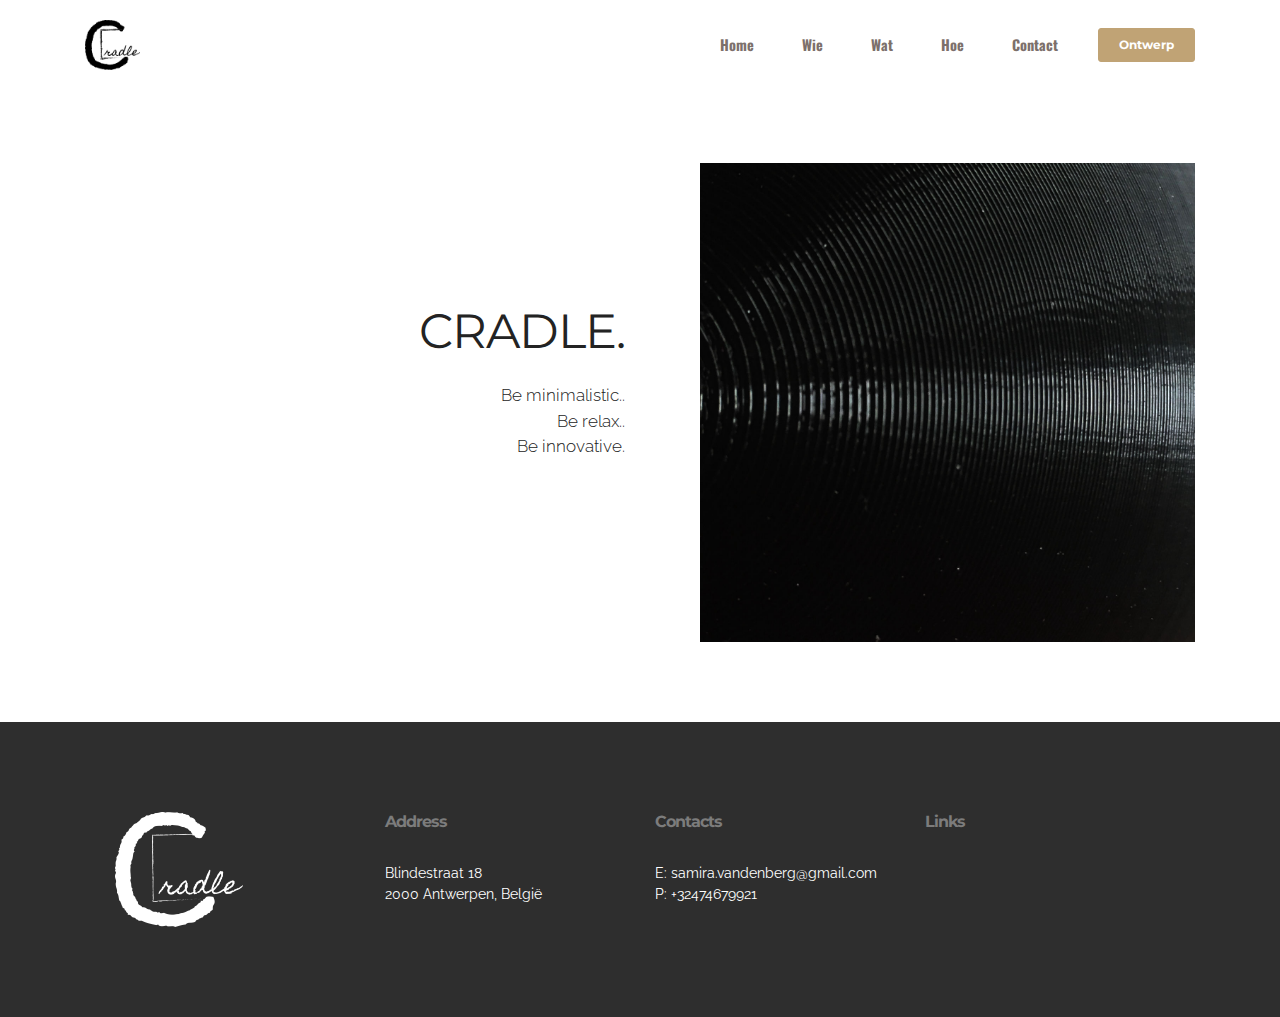
==== commit 9fb27931: "Add files via upload" ====
--- a/index.html
+++ b/index.html
@@ -9,12 +9,13 @@
   <link rel="shortcut icon" href="assets/images/1-tekengebied-1-143x128.png" type="image/x-icon">
   <meta name="description" content="">
   <title>Home</title>
-  <link rel="stylesheet" href="https://fonts.googleapis.com/css?family=Lora:400,700,400italic,700italic&subset=latin">
   <link rel="stylesheet" href="https://fonts.googleapis.com/css?family=Montserrat:400,700">
   <link rel="stylesheet" href="https://fonts.googleapis.com/css?family=Raleway:100,100i,200,200i,300,300i,400,400i,500,500i,600,600i,700,700i,800,800i,900,900i">
+  <link rel="stylesheet" href="https://fonts.googleapis.com/css?family=Lora:400,700,400italic,700italic&subset=latin">
   <link rel="stylesheet" href="assets/tether/tether.min.css">
   <link rel="stylesheet" href="assets/bootstrap/css/bootstrap.min.css">
   <link rel="stylesheet" href="assets/dropdown/css/style.css">
+  <link rel="stylesheet" href="assets/animate.css/animate.min.css">
   <link rel="stylesheet" href="assets/theme/css/style.css">
   <link rel="stylesheet" href="assets/mobirise/css/mbr-additional.css" type="text/css">
   
@@ -55,7 +56,7 @@
 
 </section>
 
-<section class="engine"><a href="https://mobirise.info/v">free html templates</a></section><section class="mbr-section mbr-after-navbar" id="msg-box5-f" data-rv-view="4" style="background-color: rgb(255, 255, 255); padding-top: 160px; padding-bottom: 80px;">
+<section class="engine"><a href="https://mobirise.info/k">how to develop free website</a></section><section class="mbr-section mbr-after-navbar" id="msg-box5-f" data-rv-view="2" style="background-color: rgb(255, 255, 255); padding-top: 160px; padding-bottom: 80px;">
 
     
     <div class="container">
@@ -89,7 +90,7 @@
 
 </section>
 
-<section class="mbr-section mbr-section-md-padding mbr-footer footer1" id="contacts1-g" data-rv-view="2" style="background-color: rgb(46, 46, 46); padding-top: 90px; padding-bottom: 90px;">
+<section class="mbr-section mbr-section-md-padding mbr-footer footer1" id="contacts1-g" data-rv-view="5" style="background-color: rgb(46, 46, 46); padding-top: 90px; padding-bottom: 90px;">
     
     <div class="container">
         <div class="row">
@@ -119,11 +120,13 @@
   <script src="assets/web/assets/jquery/jquery.min.js"></script>
   <script src="assets/tether/tether.min.js"></script>
   <script src="assets/bootstrap/js/bootstrap.min.js"></script>
+  <script src="assets/viewport-checker/jquery.viewportchecker.js"></script>
   <script src="assets/smooth-scroll/smooth-scroll.js"></script>
   <script src="assets/dropdown/js/script.min.js"></script>
   <script src="assets/touch-swipe/jquery.touch-swipe.min.js"></script>
   <script src="assets/theme/js/script.js"></script>
   
   
-</body>
+  <input name="animation" type="hidden">
+  </body>
 </html>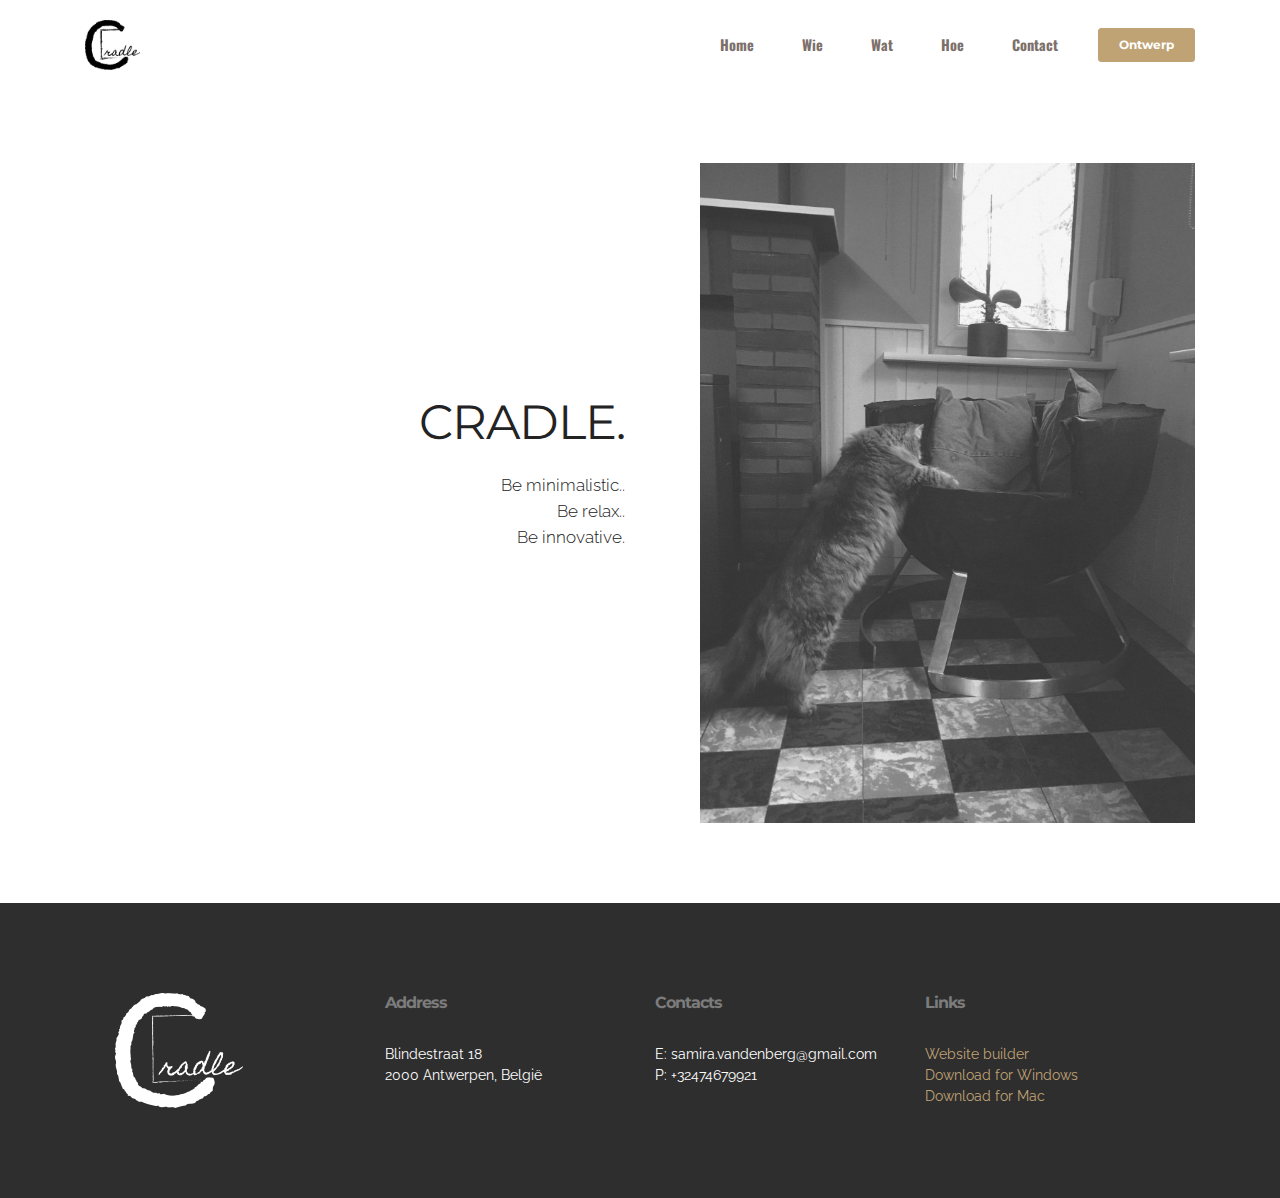
==== commit f5c26d43: "create github pages" ====
--- a/index.html
+++ b/index.html
@@ -9,13 +9,12 @@
   <link rel="shortcut icon" href="assets/images/1-tekengebied-1-143x128.png" type="image/x-icon">
   <meta name="description" content="">
   <title>Home</title>
+  <link rel="stylesheet" href="https://fonts.googleapis.com/css?family=Lora:400,700,400italic,700italic&subset=latin">
   <link rel="stylesheet" href="https://fonts.googleapis.com/css?family=Montserrat:400,700">
   <link rel="stylesheet" href="https://fonts.googleapis.com/css?family=Raleway:100,100i,200,200i,300,300i,400,400i,500,500i,600,600i,700,700i,800,800i,900,900i">
-  <link rel="stylesheet" href="https://fonts.googleapis.com/css?family=Lora:400,700,400italic,700italic&subset=latin">
   <link rel="stylesheet" href="assets/tether/tether.min.css">
   <link rel="stylesheet" href="assets/bootstrap/css/bootstrap.min.css">
   <link rel="stylesheet" href="assets/dropdown/css/style.css">
-  <link rel="stylesheet" href="assets/animate.css/animate.min.css">
   <link rel="stylesheet" href="assets/theme/css/style.css">
   <link rel="stylesheet" href="assets/mobirise/css/mbr-additional.css" type="text/css">
   
@@ -56,7 +55,7 @@
 
 </section>
 
-<section class="engine"><a href="https://mobirise.info/k">how to develop free website</a></section><section class="mbr-section mbr-after-navbar" id="msg-box5-f" data-rv-view="2" style="background-color: rgb(255, 255, 255); padding-top: 160px; padding-bottom: 80px;">
+<section class="engine"><a href="https://mobirise.info/p">website templates free download</a></section><section class="mbr-section mbr-after-navbar" id="msg-box5-f" data-rv-view="2" style="background-color: rgb(255, 255, 255); padding-top: 160px; padding-bottom: 80px;">
 
     
     <div class="container">
@@ -81,7 +80,7 @@
 
 
               <div class="mbr-table-cell mbr-left-padding-md-up mbr-valign-top col-md-7 image-size" style="width: 50%;">
-                  <div class="mbr-figure"><img src="assets/images/detail-1400x1355.jpg"></div>
+                  <div class="mbr-figure"><img src="assets/images/img-8499-1400x1867.jpg"></div>
               </div>
 
             </div>
@@ -120,13 +119,11 @@
   <script src="assets/web/assets/jquery/jquery.min.js"></script>
   <script src="assets/tether/tether.min.js"></script>
   <script src="assets/bootstrap/js/bootstrap.min.js"></script>
-  <script src="assets/viewport-checker/jquery.viewportchecker.js"></script>
   <script src="assets/smooth-scroll/smooth-scroll.js"></script>
   <script src="assets/dropdown/js/script.min.js"></script>
   <script src="assets/touch-swipe/jquery.touch-swipe.min.js"></script>
   <script src="assets/theme/js/script.js"></script>
   
   
-  <input name="animation" type="hidden">
-  </body>
+</body>
 </html>--- a/assets/mobirise/css/mbr-additional.css
+++ b/assets/mobirise/css/mbr-additional.css
@@ -552,7 +552,7 @@
 #header1-u .mbr-section-title {
   color: #232323;
 }
-#content7-x DIV {
+#msg-box5-1y P {
   color: #ffffff;
 }
 #header3-1l .mbr-section-title,
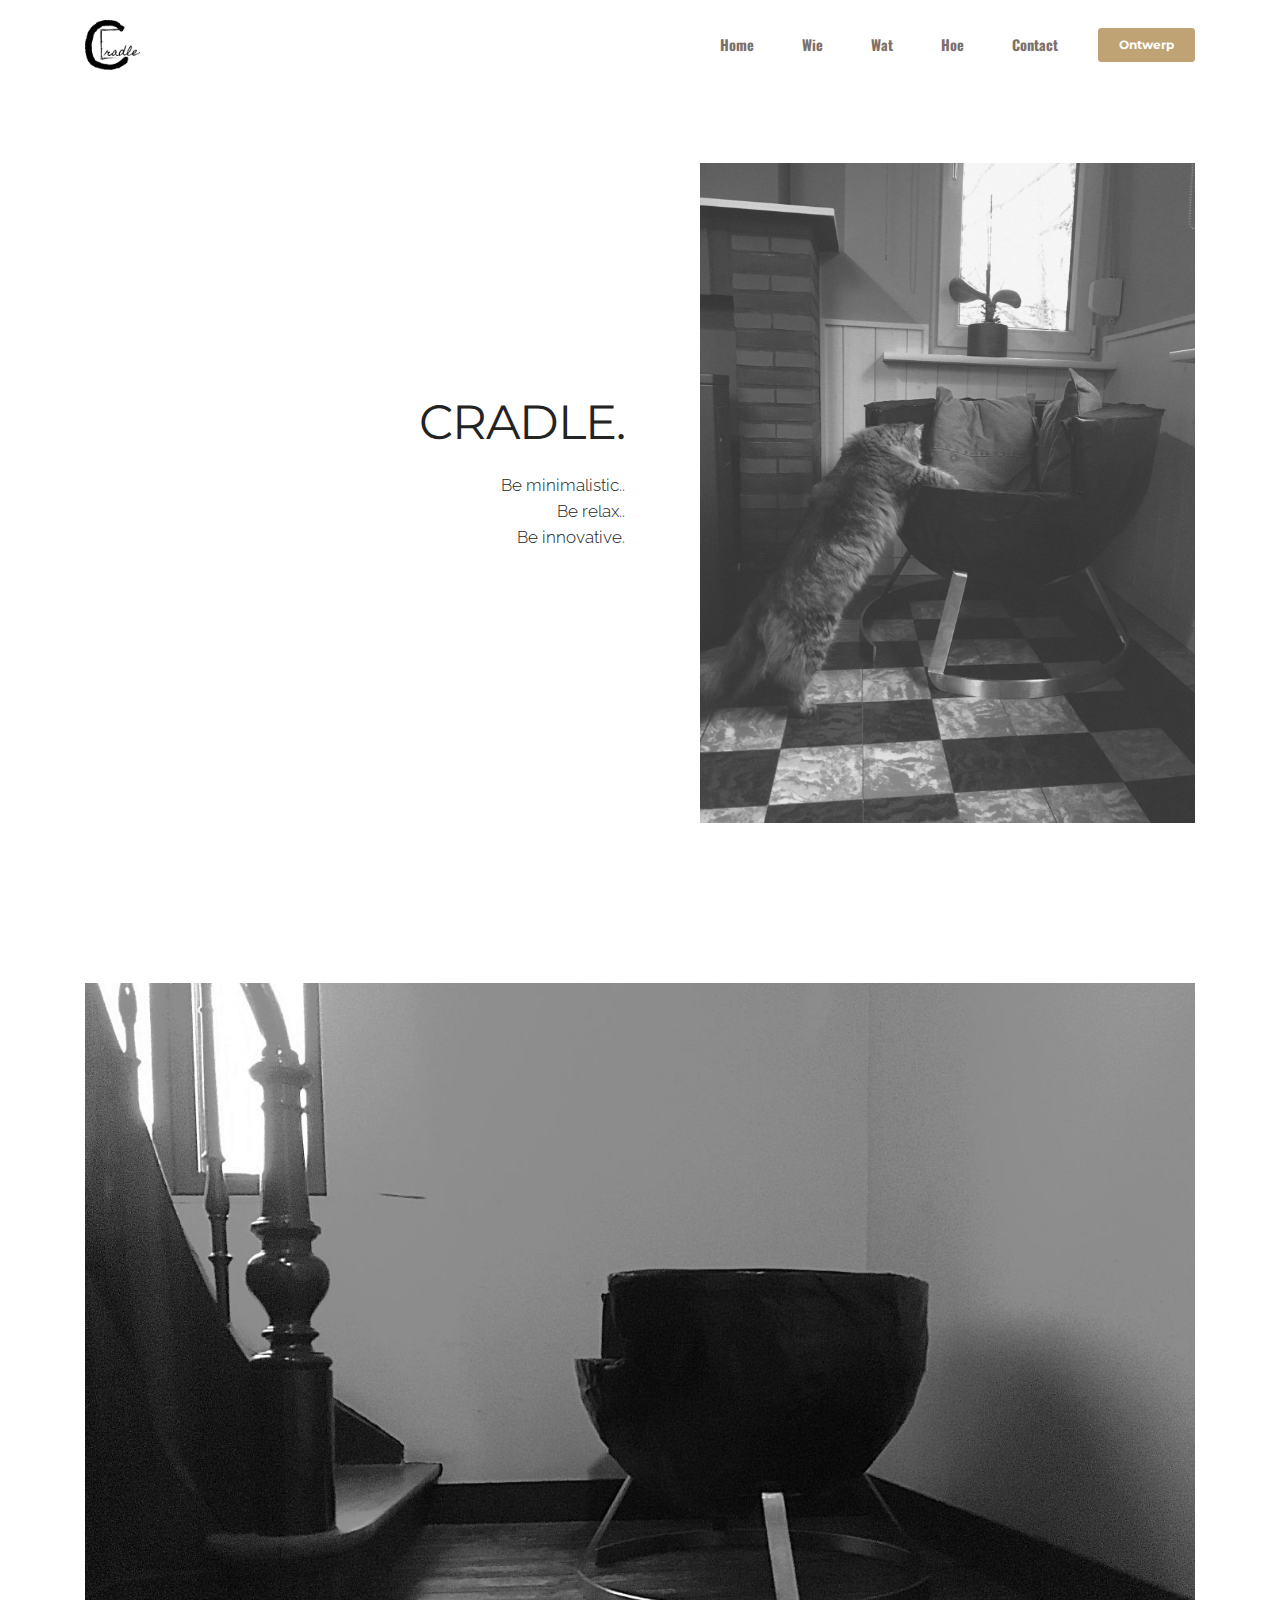
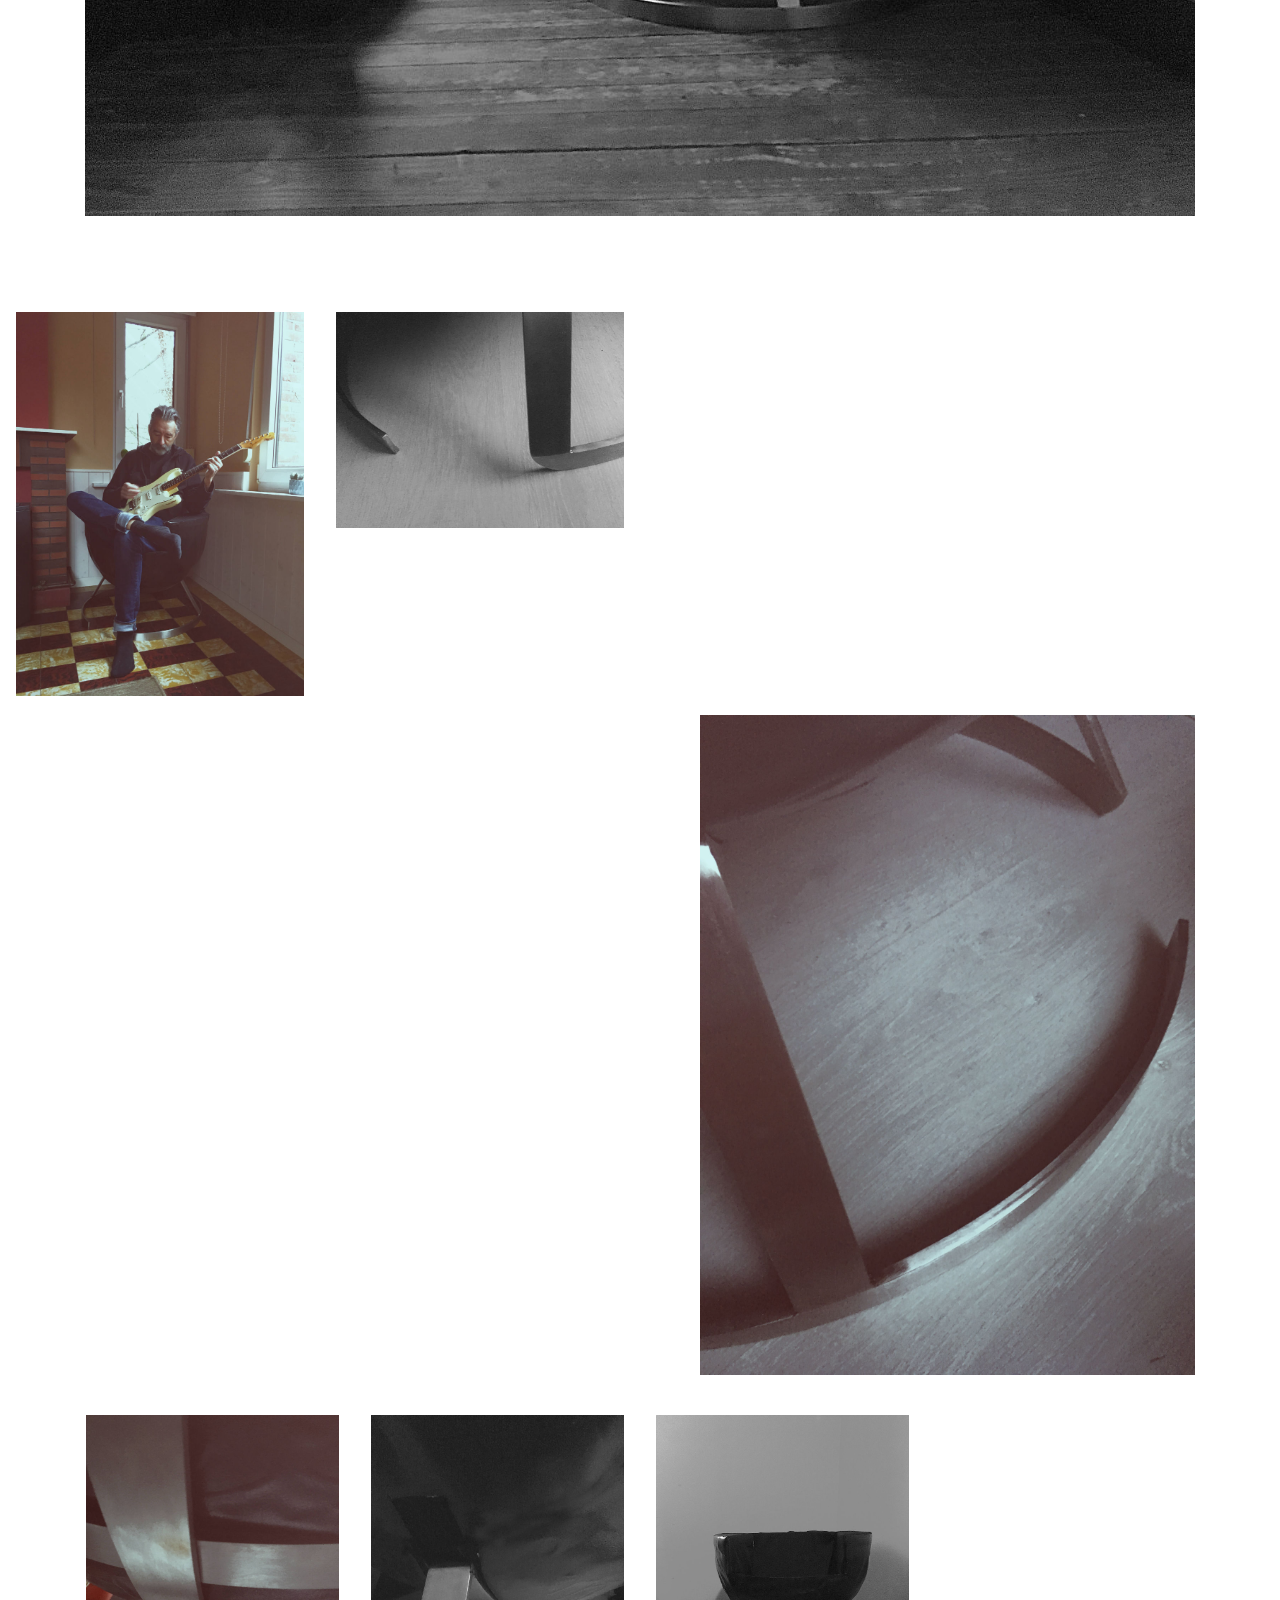
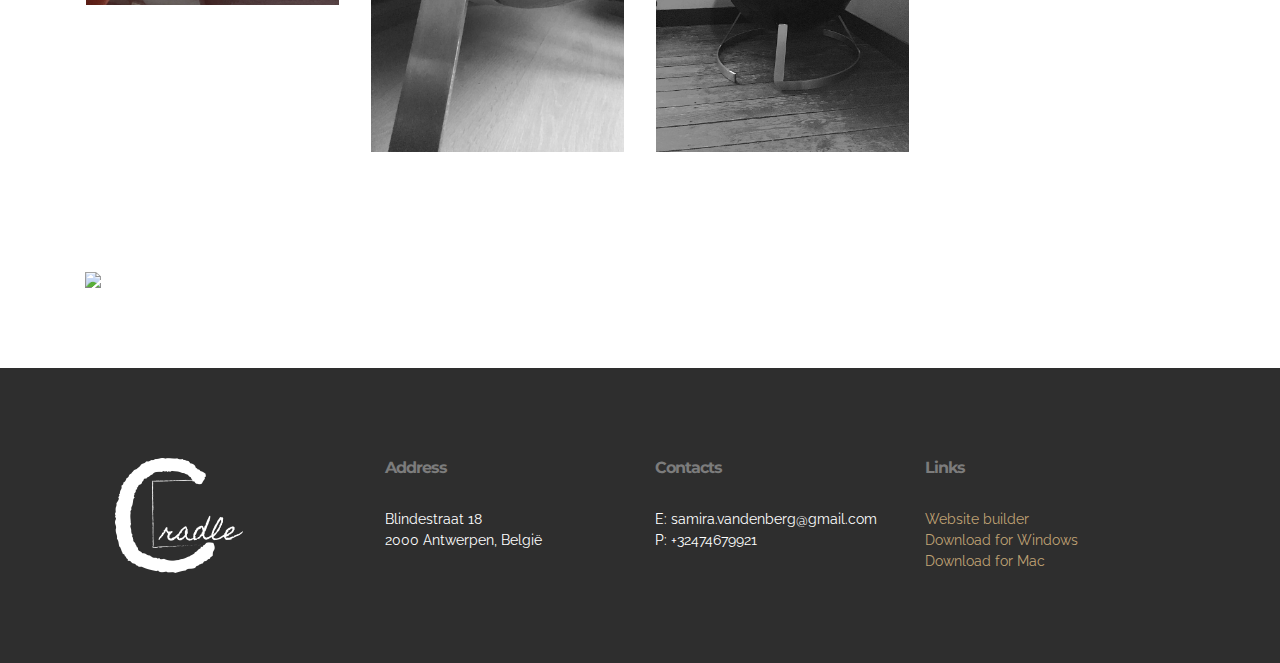
==== commit 35c67e68: "create github pages" ====
--- a/index.html
+++ b/index.html
@@ -9,13 +9,15 @@
   <link rel="shortcut icon" href="assets/images/1-tekengebied-1-143x128.png" type="image/x-icon">
   <meta name="description" content="">
   <title>Home</title>
-  <link rel="stylesheet" href="https://fonts.googleapis.com/css?family=Lora:400,700,400italic,700italic&subset=latin">
+  <link rel="stylesheet" href="assets/et-line-font-plugin/style.css">
   <link rel="stylesheet" href="https://fonts.googleapis.com/css?family=Montserrat:400,700">
   <link rel="stylesheet" href="https://fonts.googleapis.com/css?family=Raleway:100,100i,200,200i,300,300i,400,400i,500,500i,600,600i,700,700i,800,800i,900,900i">
+  <link rel="stylesheet" href="https://fonts.googleapis.com/css?family=Lora:400,700,400italic,700italic&subset=latin">
   <link rel="stylesheet" href="assets/tether/tether.min.css">
   <link rel="stylesheet" href="assets/bootstrap/css/bootstrap.min.css">
   <link rel="stylesheet" href="assets/dropdown/css/style.css">
   <link rel="stylesheet" href="assets/theme/css/style.css">
+  <link rel="stylesheet" href="assets/mobirise-gallery/style.css">
   <link rel="stylesheet" href="assets/mobirise/css/mbr-additional.css" type="text/css">
   
   
@@ -55,7 +57,7 @@
 
 </section>
 
-<section class="engine"><a href="https://mobirise.info/p">website templates free download</a></section><section class="mbr-section mbr-after-navbar" id="msg-box5-f" data-rv-view="2" style="background-color: rgb(255, 255, 255); padding-top: 160px; padding-bottom: 80px;">
+<section class="engine"><a href="https://mobirise.info/g">how to build your own site</a></section><section class="mbr-section mbr-after-navbar" id="msg-box5-f" data-rv-view="2" style="background-color: rgb(255, 255, 255); padding-top: 160px; padding-bottom: 80px;">
 
     
     <div class="container">
@@ -87,6 +89,216 @@
         </div>
     </div>
 
+</section>
+
+<section class="mbr-section mbr-section__container" id="image2-1z" data-rv-view="7" style="background-color: rgb(255, 255, 255); padding-top: 80px; padding-bottom: 80px;">
+    <div class="container">
+        <div class="row">
+            <div class="col-xs-12">
+                <figure class="mbr-figure">
+                    <div><img src="assets/images/img-8540-1400x1050.jpg"></div>
+
+                    
+
+                </figure>
+            </div>
+        </div>
+    </div>
+</section>
+
+<section class="mbr-gallery mbr-section mbr-section-nopadding mbr-slider-carousel" data-filter="false" id="gallery4-20" data-rv-view="9" style="padding-top: 0rem; padding-bottom: 0rem;">
+    <!-- Filter -->
+    
+
+    <!-- Gallery -->
+    <div class="mbr-gallery-row">
+        <div class=" mbr-gallery-layout-default">
+            <div>
+                <div>
+                    <div class="mbr-gallery-item mbr-gallery-item__mobirise3 mbr-gallery-item--p1" data-video-url="false" data-tags="Responsive">
+                        <div href="#lb-gallery4-20" data-slide-to="0" data-toggle="modal">
+                            
+                            
+
+                            <img src="assets/images/img-3249.1-2000x2667-800x1067.jpg" alt="" title="">
+                            
+                            <span class="icon-focus"></span>
+                            
+                        </div>
+                    </div><div class="mbr-gallery-item mbr-gallery-item__mobirise3 mbr-gallery-item--p1" data-video-url="false" data-tags="Animated">
+                        <div href="#lb-gallery4-20" data-slide-to="1" data-toggle="modal">
+                            
+                            
+
+                            <img src="assets/images/img-8546-2000x1500-800x600.jpg" alt="" title="">
+                            
+                            <span class="icon-focus"></span>
+                            
+                        </div>
+                    </div>
+                </div>
+            </div>
+            <div class="clearfix"></div>
+        </div>
+    </div>
+
+    <!-- Lightbox -->
+    <div data-app-prevent-settings="" class="mbr-slider modal fade carousel slide" tabindex="-1" data-keyboard="true" data-interval="false" id="lb-gallery4-20">
+        <div class="modal-dialog">
+            <div class="modal-content">
+                <div class="modal-body">
+                    
+                    <div class="carousel-inner">
+                        <div class="carousel-item">
+                            <img src="assets/images/img-3249.1-2000x2667.jpg" alt="" title="">
+                        </div><div class="carousel-item active">
+                            <img src="assets/images/img-8546-2000x1500.jpg" alt="" title="">
+                        </div>
+                    </div>
+                    <a class="left carousel-control" role="button" data-slide="prev" href="#lb-gallery4-20">
+                        <span class="icon-prev" aria-hidden="true"></span>
+                        <span class="sr-only">Previous</span>
+                    </a>
+                    <a class="right carousel-control" role="button" data-slide="next" href="#lb-gallery4-20">
+                        <span class="icon-next" aria-hidden="true"></span>
+                        <span class="sr-only">Next</span>
+                    </a>
+
+                    <a class="close" href="#" role="button" data-dismiss="modal">
+                        <span aria-hidden="true">×</span>
+                        <span class="sr-only">Close</span>
+                    </a>
+                </div>
+            </div>
+        </div>
+    </div>
+</section>
+
+<section class="mbr-section" id="msg-box5-21" data-rv-view="44" style="background-color: rgb(255, 255, 255); padding-top: 0px; padding-bottom: 0px;">
+
+    
+    <div class="container">
+        <div class="row">
+            <div class="mbr-table-md-up">
+
+              
+
+              <div class="mbr-table-cell col-md-5 text-xs-center text-md-right content-size">
+                  
+                  
+
+                  
+              </div>
+
+
+              
+
+
+              <div class="mbr-table-cell mbr-left-padding-md-up mbr-valign-top col-md-7 image-size" style="width: 50%;">
+                  <div class="mbr-figure"><img src="assets/images/img-8548-1400x1867.jpg"></div>
+              </div>
+
+            </div>
+        </div>
+    </div>
+
+</section>
+
+<section class="mbr-gallery mbr-section mbr-section-nopadding mbr-slider-carousel" data-filter="false" id="gallery3-22" data-rv-view="47" style="background-color: rgb(255, 255, 255); padding-top: 1.5rem; padding-bottom: 1.5rem;">
+    <!-- Filter -->
+    
+
+    <!-- Gallery -->
+    <div class="mbr-gallery-row container">
+        <div class=" mbr-gallery-layout-default">
+            <div>
+                <div>
+                    <div class="mbr-gallery-item mbr-gallery-item__mobirise3 mbr-gallery-item--p1" data-video-url="false" data-tags="Animated">
+                        <div href="#lb-gallery3-22" data-slide-to="0" data-toggle="modal">
+                            
+                            
+
+                            <img src="assets/images/img-8550-2000x1500-800x600.jpg" alt="" title="">
+                            
+                            <span class="icon-focus"></span>
+                            
+                        </div>
+                    </div><div class="mbr-gallery-item mbr-gallery-item__mobirise3 mbr-gallery-item--p1" data-video-url="false" data-tags="Beautiful">
+                        <div href="#lb-gallery3-22" data-slide-to="1" data-toggle="modal">
+                            
+                            
+
+                            <img src="assets/images/img-8556-2000x2667-800x1067.jpg" alt="" title="">
+                            
+                            <span class="icon-focus"></span>
+                            
+                        </div>
+                    </div><div class="mbr-gallery-item mbr-gallery-item__mobirise3 mbr-gallery-item--p1" data-video-url="false" data-tags="Responsive">
+                        <div href="#lb-gallery3-22" data-slide-to="2" data-toggle="modal">
+                            
+                            
+
+                            <img src="assets/images/img-8536-2000x2667-800x1067.jpg" alt="" title="">
+                            
+                            <span class="icon-focus"></span>
+                            
+                        </div>
+                    </div>
+                </div>
+            </div>
+            <div class="clearfix"></div>
+        </div>
+    </div>
+
+    <!-- Lightbox -->
+    <div data-app-prevent-settings="" class="mbr-slider modal fade carousel slide" tabindex="-1" data-keyboard="true" data-interval="false" id="lb-gallery3-22">
+        <div class="modal-dialog">
+            <div class="modal-content">
+                <div class="modal-body">
+                    <ol class="carousel-indicators">
+                        <li data-app-prevent-settings="" data-target="#lb-gallery3-22" class=" active" data-slide-to="0"></li><li data-app-prevent-settings="" data-target="#lb-gallery3-22" data-slide-to="1"></li><li data-app-prevent-settings="" data-target="#lb-gallery3-22" data-slide-to="2"></li>
+                    </ol>
+                    <div class="carousel-inner">
+                        <div class="carousel-item active">
+                            <img src="assets/images/img-8550-2000x1500.jpg" alt="" title="">
+                        </div><div class="carousel-item">
+                            <img src="assets/images/img-8556-2000x2667.jpg" alt="" title="">
+                        </div><div class="carousel-item">
+                            <img src="assets/images/img-8536-2000x2667.jpg" alt="" title="">
+                        </div>
+                    </div>
+                    <a class="left carousel-control" role="button" data-slide="prev" href="#lb-gallery3-22">
+                        <span class="icon-prev" aria-hidden="true"></span>
+                        <span class="sr-only">Previous</span>
+                    </a>
+                    <a class="right carousel-control" role="button" data-slide="next" href="#lb-gallery3-22">
+                        <span class="icon-next" aria-hidden="true"></span>
+                        <span class="sr-only">Next</span>
+                    </a>
+
+                    <a class="close" href="#" role="button" data-dismiss="modal">
+                        <span aria-hidden="true">×</span>
+                        <span class="sr-only">Close</span>
+                    </a>
+                </div>
+            </div>
+        </div>
+    </div>
+</section>
+
+<section class="mbr-section mbr-section__container" id="image2-23" data-rv-view="85" style="background-color: rgb(255, 255, 255); padding-top: 80px; padding-bottom: 80px;">
+    <div class="container">
+        <div class="row">
+            <div class="col-xs-12">
+                <figure class="mbr-figure">
+                    <div><img src="assets/images/img-8497.1-1400x1867.jpg"></div>
+
+                    
+
+                </figure>
+            </div>
+        </div>
+    </div>
 </section>
 
 <section class="mbr-section mbr-section-md-padding mbr-footer footer1" id="contacts1-g" data-rv-view="5" style="background-color: rgb(46, 46, 46); padding-top: 90px; padding-bottom: 90px;">
@@ -119,10 +331,15 @@
   <script src="assets/web/assets/jquery/jquery.min.js"></script>
   <script src="assets/tether/tether.min.js"></script>
   <script src="assets/bootstrap/js/bootstrap.min.js"></script>
-  <script src="assets/smooth-scroll/smooth-scroll.js"></script>
   <script src="assets/dropdown/js/script.min.js"></script>
   <script src="assets/touch-swipe/jquery.touch-swipe.min.js"></script>
+  <script src="assets/masonry/masonry.pkgd.min.js"></script>
+  <script src="assets/imagesloaded/imagesloaded.pkgd.min.js"></script>
+  <script src="assets/bootstrap-carousel-swipe/bootstrap-carousel-swipe.js"></script>
+  <script src="assets/smooth-scroll/smooth-scroll.js"></script>
   <script src="assets/theme/js/script.js"></script>
+  <script src="assets/mobirise-gallery/player.min.js"></script>
+  <script src="assets/mobirise-gallery/script.js"></script>
   
   
 </body>
--- a/assets/et-line-font-plugin/style.css
+++ b/assets/et-line-font-plugin/style.css
@@ -0,0 +1,343 @@
+@font-face {
+	font-family: 'et-line';
+	src:url('fonts/et-line.eot');
+	src:url('fonts/et-line.eot?#iefix') format('embedded-opentype'),
+		url('fonts/et-line.woff') format('woff'),
+		url('fonts/et-line.ttf') format('truetype'),
+		url('fonts/et-line.svg#et-line') format('svg');
+	font-weight: normal;
+	font-style: normal;
+}
+
+/* Use the following CSS code if you want to use data attributes for inserting your icons */
+.etl-icon, [data-icon]:before {
+	font-family: 'et-line';
+	content: attr(data-icon);
+	speak: none;
+	font-weight: normal;
+	font-variant: normal;
+	text-transform: none;
+	line-height: 1;
+	-webkit-font-smoothing: antialiased;
+	-moz-osx-font-smoothing: grayscale;
+	display:inline-block;
+}
+
+/* Use the following CSS code if you want to have a class per icon */
+/*
+Instead of a list of all class selectors,
+you can use the generic selector below, but it's slower:
+[class*="icon-"] {
+*/
+.icon-mobile, .icon-laptop, .icon-desktop, .icon-tablet, .icon-phone, .icon-document, .icon-documents, .icon-search, .icon-clipboard, .icon-newspaper, .icon-notebook, .icon-book-open, .icon-browser, .icon-calendar, .icon-presentation, .icon-picture, .icon-pictures, .icon-video, .icon-camera, .icon-printer, .icon-toolbox, .icon-briefcase, .icon-wallet, .icon-gift, .icon-bargraph, .icon-grid, .icon-expand, .icon-focus, .icon-edit, .icon-adjustments, .icon-ribbon, .icon-hourglass, .icon-lock, .icon-megaphone, .icon-shield, .icon-trophy, .icon-flag, .icon-map, .icon-puzzle, .icon-basket, .icon-envelope, .icon-streetsign, .icon-telescope, .icon-gears, .icon-key, .icon-paperclip, .icon-attachment, .icon-pricetags, .icon-lightbulb, .icon-layers, .icon-pencil, .icon-tools, .icon-tools-2, .icon-scissors, .icon-paintbrush, .icon-magnifying-glass, .icon-circle-compass, .icon-linegraph, .icon-mic, .icon-strategy, .icon-beaker, .icon-caution, .icon-recycle, .icon-anchor, .icon-profile-male, .icon-profile-female, .icon-bike, .icon-wine, .icon-hotairballoon, .icon-globe, .icon-genius, .icon-map-pin, .icon-dial, .icon-chat, .icon-heart, .icon-cloud, .icon-upload, .icon-download, .icon-target, .icon-hazardous, .icon-piechart, .icon-speedometer, .icon-global, .icon-compass, .icon-lifesaver, .icon-clock, .icon-aperture, .icon-quote, .icon-scope, .icon-alarmclock, .icon-refresh, .icon-happy, .icon-sad, .icon-facebook, .icon-twitter, .icon-googleplus, .icon-rss, .icon-tumblr, .icon-linkedin, .icon-dribbble {
+	font-family: 'et-line';
+	speak: none;
+	font-style: normal;
+	font-weight: normal;
+	font-variant: normal;
+	text-transform: none;
+	line-height: 1;
+	-webkit-font-smoothing: antialiased;
+	-moz-osx-font-smoothing: grayscale;
+	display:inline-block;
+}
+.icon-mobile:before {
+	content: "\e000";
+}
+.icon-laptop:before {
+	content: "\e001";
+}
+.icon-desktop:before {
+	content: "\e002";
+}
+.icon-tablet:before {
+	content: "\e003";
+}
+.icon-phone:before {
+	content: "\e004";
+}
+.icon-document:before {
+	content: "\e005";
+}
+.icon-documents:before {
+	content: "\e006";
+}
+.icon-search:before {
+	content: "\e007";
+}
+.icon-clipboard:before {
+	content: "\e008";
+}
+.icon-newspaper:before {
+	content: "\e009";
+}
+.icon-notebook:before {
+	content: "\e00a";
+}
+.icon-book-open:before {
+	content: "\e00b";
+}
+.icon-browser:before {
+	content: "\e00c";
+}
+.icon-calendar:before {
+	content: "\e00d";
+}
+.icon-presentation:before {
+	content: "\e00e";
+}
+.icon-picture:before {
+	content: "\e00f";
+}
+.icon-pictures:before {
+	content: "\e010";
+}
+.icon-video:before {
+	content: "\e011";
+}
+.icon-camera:before {
+	content: "\e012";
+}
+.icon-printer:before {
+	content: "\e013";
+}
+.icon-toolbox:before {
+	content: "\e014";
+}
+.icon-briefcase:before {
+	content: "\e015";
+}
+.icon-wallet:before {
+	content: "\e016";
+}
+.icon-gift:before {
+	content: "\e017";
+}
+.icon-bargraph:before {
+	content: "\e018";
+}
+.icon-grid:before {
+	content: "\e019";
+}
+.icon-expand:before {
+	content: "\e01a";
+}
+.icon-focus:before {
+	content: "\e01b";
+}
+.icon-edit:before {
+	content: "\e01c";
+}
+.icon-adjustments:before {
+	content: "\e01d";
+}
+.icon-ribbon:before {
+	content: "\e01e";
+}
+.icon-hourglass:before {
+	content: "\e01f";
+}
+.icon-lock:before {
+	content: "\e020";
+}
+.icon-megaphone:before {
+	content: "\e021";
+}
+.icon-shield:before {
+	content: "\e022";
+}
+.icon-trophy:before {
+	content: "\e023";
+}
+.icon-flag:before {
+	content: "\e024";
+}
+.icon-map:before {
+	content: "\e025";
+}
+.icon-puzzle:before {
+	content: "\e026";
+}
+.icon-basket:before {
+	content: "\e027";
+}
+.icon-envelope:before {
+	content: "\e028";
+}
+.icon-streetsign:before {
+	content: "\e029";
+}
+.icon-telescope:before {
+	content: "\e02a";
+}
+.icon-gears:before {
+	content: "\e02b";
+}
+.icon-key:before {
+	content: "\e02c";
+}
+.icon-paperclip:before {
+	content: "\e02d";
+}
+.icon-attachment:before {
+	content: "\e02e";
+}
+.icon-pricetags:before {
+	content: "\e02f";
+}
+.icon-lightbulb:before {
+	content: "\e030";
+}
+.icon-layers:before {
+	content: "\e031";
+}
+.icon-pencil:before {
+	content: "\e032";
+}
+.icon-tools:before {
+	content: "\e033";
+}
+.icon-tools-2:before {
+	content: "\e034";
+}
+.icon-scissors:before {
+	content: "\e035";
+}
+.icon-paintbrush:before {
+	content: "\e036";
+}
+.icon-magnifying-glass:before {
+	content: "\e037";
+}
+.icon-circle-compass:before {
+	content: "\e038";
+}
+.icon-linegraph:before {
+	content: "\e039";
+}
+.icon-mic:before {
+	content: "\e03a";
+}
+.icon-strategy:before {
+	content: "\e03b";
+}
+.icon-beaker:before {
+	content: "\e03c";
+}
+.icon-caution:before {
+	content: "\e03d";
+}
+.icon-recycle:before {
+	content: "\e03e";
+}
+.icon-anchor:before {
+	content: "\e03f";
+}
+.icon-profile-male:before {
+	content: "\e040";
+}
+.icon-profile-female:before {
+	content: "\e041";
+}
+.icon-bike:before {
+	content: "\e042";
+}
+.icon-wine:before {
+	content: "\e043";
+}
+.icon-hotairballoon:before {
+	content: "\e044";
+}
+.icon-globe:before {
+	content: "\e045";
+}
+.icon-genius:before {
+	content: "\e046";
+}
+.icon-map-pin:before {
+	content: "\e047";
+}
+.icon-dial:before {
+	content: "\e048";
+}
+.icon-chat:before {
+	content: "\e049";
+}
+.icon-heart:before {
+	content: "\e04a";
+}
+.icon-cloud:before {
+	content: "\e04b";
+}
+.icon-upload:before {
+	content: "\e04c";
+}
+.icon-download:before {
+	content: "\e04d";
+}
+.icon-target:before {
+	content: "\e04e";
+}
+.icon-hazardous:before {
+	content: "\e04f";
+}
+.icon-piechart:before {
+	content: "\e050";
+}
+.icon-speedometer:before {
+	content: "\e051";
+}
+.icon-global:before {
+	content: "\e052";
+}
+.icon-compass:before {
+	content: "\e053";
+}
+.icon-lifesaver:before {
+	content: "\e054";
+}
+.icon-clock:before {
+	content: "\e055";
+}
+.icon-aperture:before {
+	content: "\e056";
+}
+.icon-quote:before {
+	content: "\e057";
+}
+.icon-scope:before {
+	content: "\e058";
+}
+.icon-alarmclock:before {
+	content: "\e059";
+}
+.icon-refresh:before {
+	content: "\e05a";
+}
+.icon-happy:before {
+	content: "\e05b";
+}
+.icon-sad:before {
+	content: "\e05c";
+}
+.icon-facebook:before {
+	content: "\e05d";
+}
+.icon-twitter:before {
+	content: "\e05e";
+}
+.icon-googleplus:before {
+	content: "\e05f";
+}
+.icon-rss:before {
+	content: "\e060";
+}
+.icon-tumblr:before {
+	content: "\e061";
+}
+.icon-linkedin:before {
+	content: "\e062";
+}
+.icon-dribbble:before {
+	content: "\e063";
+}
--- a/assets/mobirise-gallery/style.css
+++ b/assets/mobirise-gallery/style.css
@@ -0,0 +1,213 @@
+.mbr-gallery .icon {
+  z-index: 100 !important;
+}
+
+.mbr-gallery .mbr-gallery-item>div:hover .icon-video,
+.mbr-gallery .mbr-gallery-item>div:hover .icon-focus {
+  opacity: 1;
+}
+
+.mbr-gallery .icon-video {
+  color: white;
+  opacity: 0;
+  position: absolute;
+  top: calc(50% - 24px);
+  left: calc(50% - 27px);
+  font-size: 3rem;
+  transition: .2s opacity ease-in-out;
+  z-index: 5;
+}
+
+.mbr-gallery .icon-video::before {
+  color: white;
+  content: "\e011";
+  position: absolute;
+}
+
+.mbr-gallery .icon-focus {
+  color: white;
+  opacity: 0;
+  position: absolute;
+  top: calc(50% - 24px);
+  left: calc(50% - 32px);
+  font-size: 3rem !important;
+  transition: .2s opacity ease-in-out;
+  z-index: 5;
+  font-family: 'et-line' !important;
+}
+
+.mbr-gallery .icon-focus::before {
+  content: '\e01b';
+  color: white;
+  position: absolute;
+}
+
+.mbr-gallery .mbr-gallery-item {
+  cursor: pointer;
+}
+
+.mbr-gallery .item-overlay {
+  position: absolute;
+  width: 60px;
+  font-size: 60px;
+  z-index: 10;
+  height: 60px;
+  top: calc(50% - 30px);
+  left: calc(50% - 30px);
+  cursor: pointer;
+  z-index: 5;
+}
+
+.mbr-gallery .mbr-gallery-item> div::before {
+  content: "";
+  position: absolute;
+  left: 0;
+  top: 0;
+  width: 100%;
+  height: 100%;
+  background: -webkit-linear-gradient(left, #554346, #45505b) !important;
+  background: -moz-linear-gradient(left, #554346, #45505b) !important;
+  background: -o-linear-gradient(left, #554346, #45505b) !important;
+  background: -ms-linear-gradient(left, #554346, #45505b) !important;
+  background: linear-gradient(left, #554346, #45505b) !important;
+  opacity: 0;
+  -webkit-transition: .2s opacity ease-in-out;
+  transition: .2s opacity ease-in-out;
+}
+
+.mbr-gallery .mbr-gallery-item:hover> div::before {
+  opacity: 0.5;
+}
+
+.mbr-gallery-row {
+  padding-left: 0px;
+  padding-right: 0px;
+}
+
+.mbr-gallery-item__hided {
+  position: absolute !important;
+  width: 0px !important;
+  height: 0px;
+  left: 0 !important;
+  padding: 0 !important;
+}
+
+.mbr-gallery-item__hided img {
+  display: none;
+}
+
+.mbr-gallery-item__hided span {
+  display: none;
+}
+
+.mbr-gallery-filter {
+  padding-top: 30px;
+  padding-bottom: 30px;
+  text-align: center;
+}
+.mbr-gallery-filter.gallery-filter__bg li{
+ color: white;
+}
+.mbr-gallery-filter.gallery-filter__bg .active{
+  color:black;
+  background-color: white;
+}
+
+.mbr-gallery-filter ul {
+  padding-left: 0px;
+  display: inline-block;
+  list-style: none;
+  margin-bottom: 0px;
+}
+
+.mbr-gallery-filter li {
+  font-size: 16px;
+  font-family: 'Raleway';
+  cursor: pointer;
+  color: #242424;
+  display: inline-block;
+  padding: 9px 30px 9px 30px;
+  border: 1px solid #e6e6e6;
+  transition: all 0.3s ease-out;
+}
+
+.mbr-gallery-filter li:hover {
+  background-color: #333333;
+  color: #c39f76;
+}
+
+.mbr-gallery-filter li.active {
+  color: white;
+  background-color: #333333;
+}
+
+.mbr-gallery-filter li.active:hover {
+  color: white;
+  background-color: #333333;
+}
+
+.mbr-gallery-item> div {
+  position: relative;
+}
+
+.mbr-gallery-item--p1 {
+  padding: 1rem;
+}
+
+.mbr-gallery-item--p2 {
+  padding: 2rem;
+}
+
+.mbr-gallery-item--p3 {
+  padding: 3rem;
+}
+
+.mbr-gallery-item--p4 {
+  padding: 4rem;
+}
+
+.mbr-gallery-item--p5 {
+  padding: 5rem;
+}
+
+.mbr-gallery-item--p6 {
+  padding: 6rem;
+}
+.mbr-gallery .mbr-gallery-item--p6, .mbr-gallery .mbr-gallery-item--p5,.mbr-gallery .mbr-gallery-item--p4{
+    width:50%;
+}
+@media(max-width:992px){
+     .mbr-gallery-item--p1 {
+    padding: 1rem;
+  }
+  .mbr-gallery-item--p2 {
+    padding: 2rem;
+  }
+  .mbr-gallery-item--p3 {
+    padding: 3rem;
+  }
+  .mbr-gallery-item--p4 {
+    padding: 3rem;
+  }
+  .mbr-gallery-item--p5 {
+    padding: 3rem;
+  }
+  .mbr-gallery-item--p6 {
+    padding: 3rem;
+  }
+}
+.video-container .mbr-background-video iframe {
+  width:100%;
+  height:100%;
+}
+@media(max-width:992px) and (min-width:400px) {
+
+  .mbr-gallery .mbr-gallery-item--p6, .mbr-gallery .mbr-gallery-item--p5, .mbr-gallery .mbr-gallery-item--p4, .mbr-gallery .mbr-gallery-item--p3, .mbr-gallery .mbr-gallery-item--p2 {
+    width: 50%;
+  }
+}
+@media(max-width:400px){
+    .mbr-gallery .mbr-gallery-item--p6, .mbr-gallery .mbr-gallery-item--p5, .mbr-gallery .mbr-gallery-item--p4, .mbr-gallery-item--p3{
+    width:100%;
+}
+}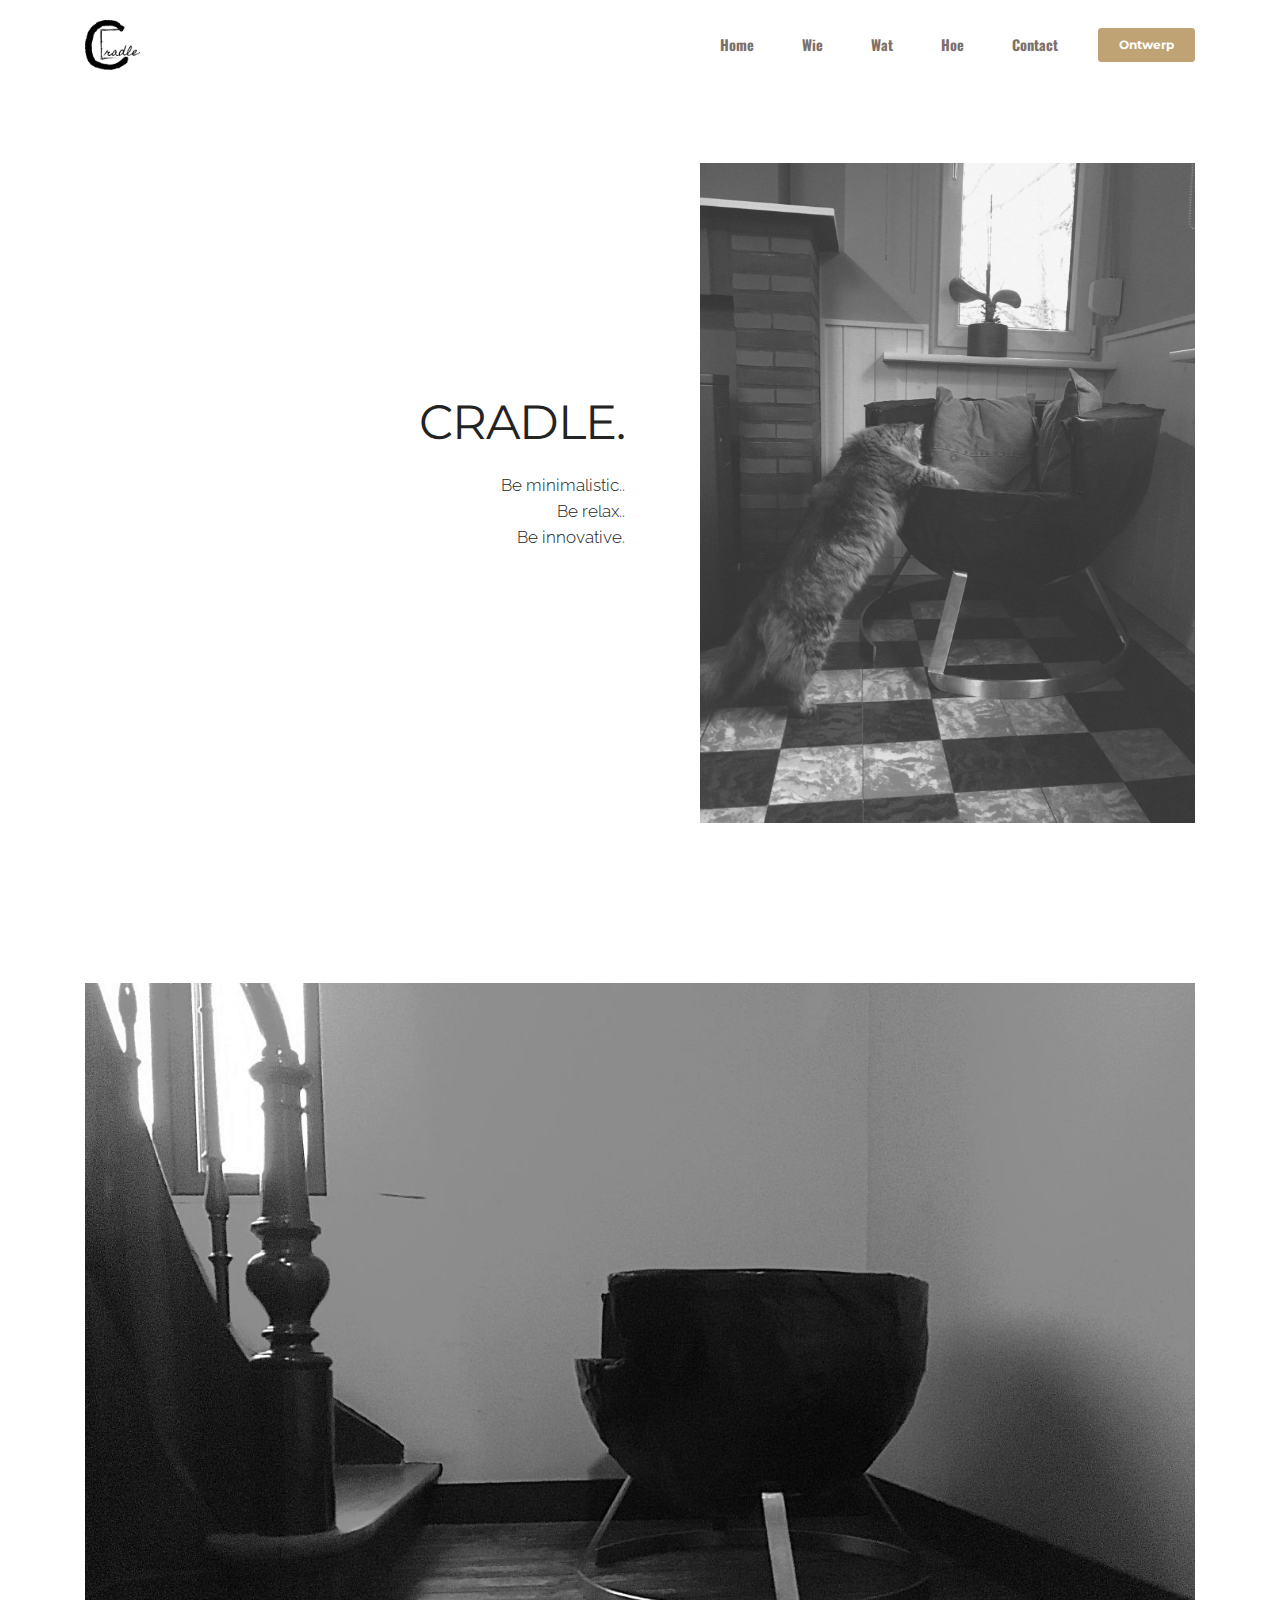
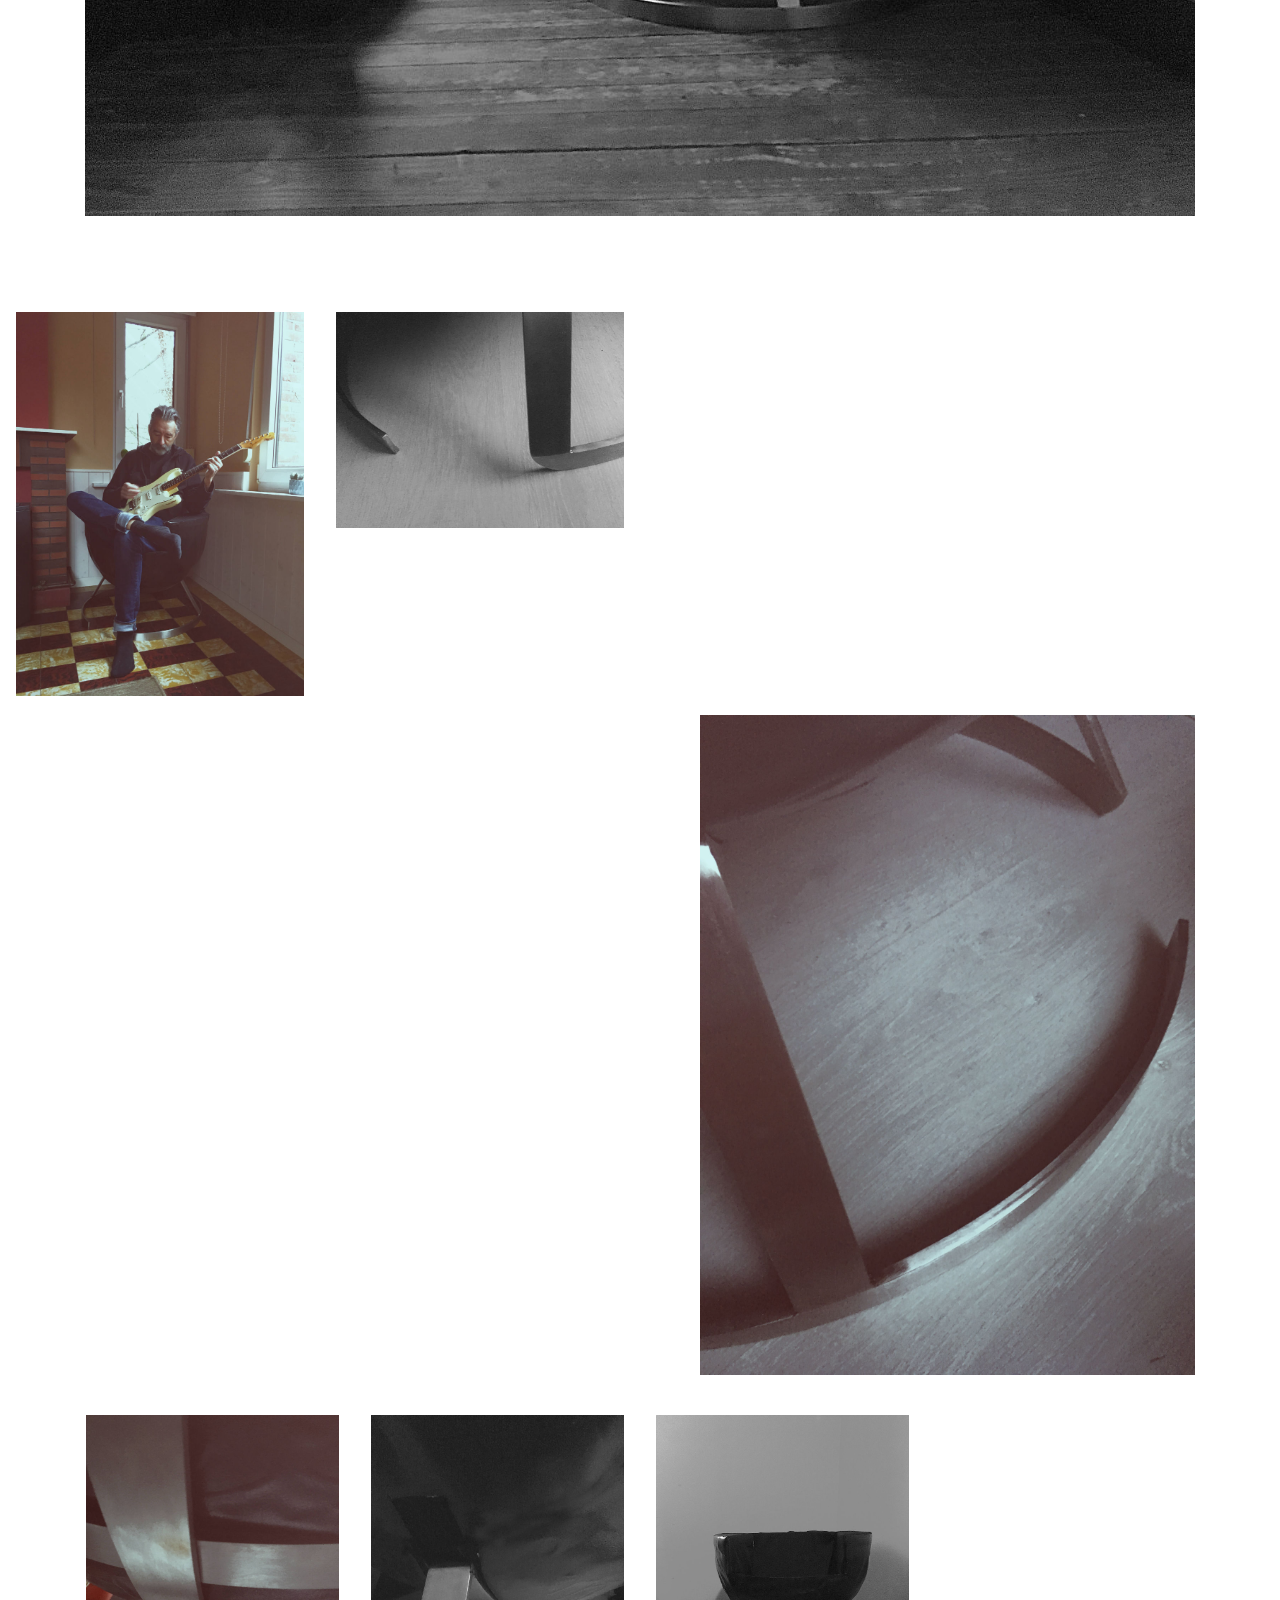
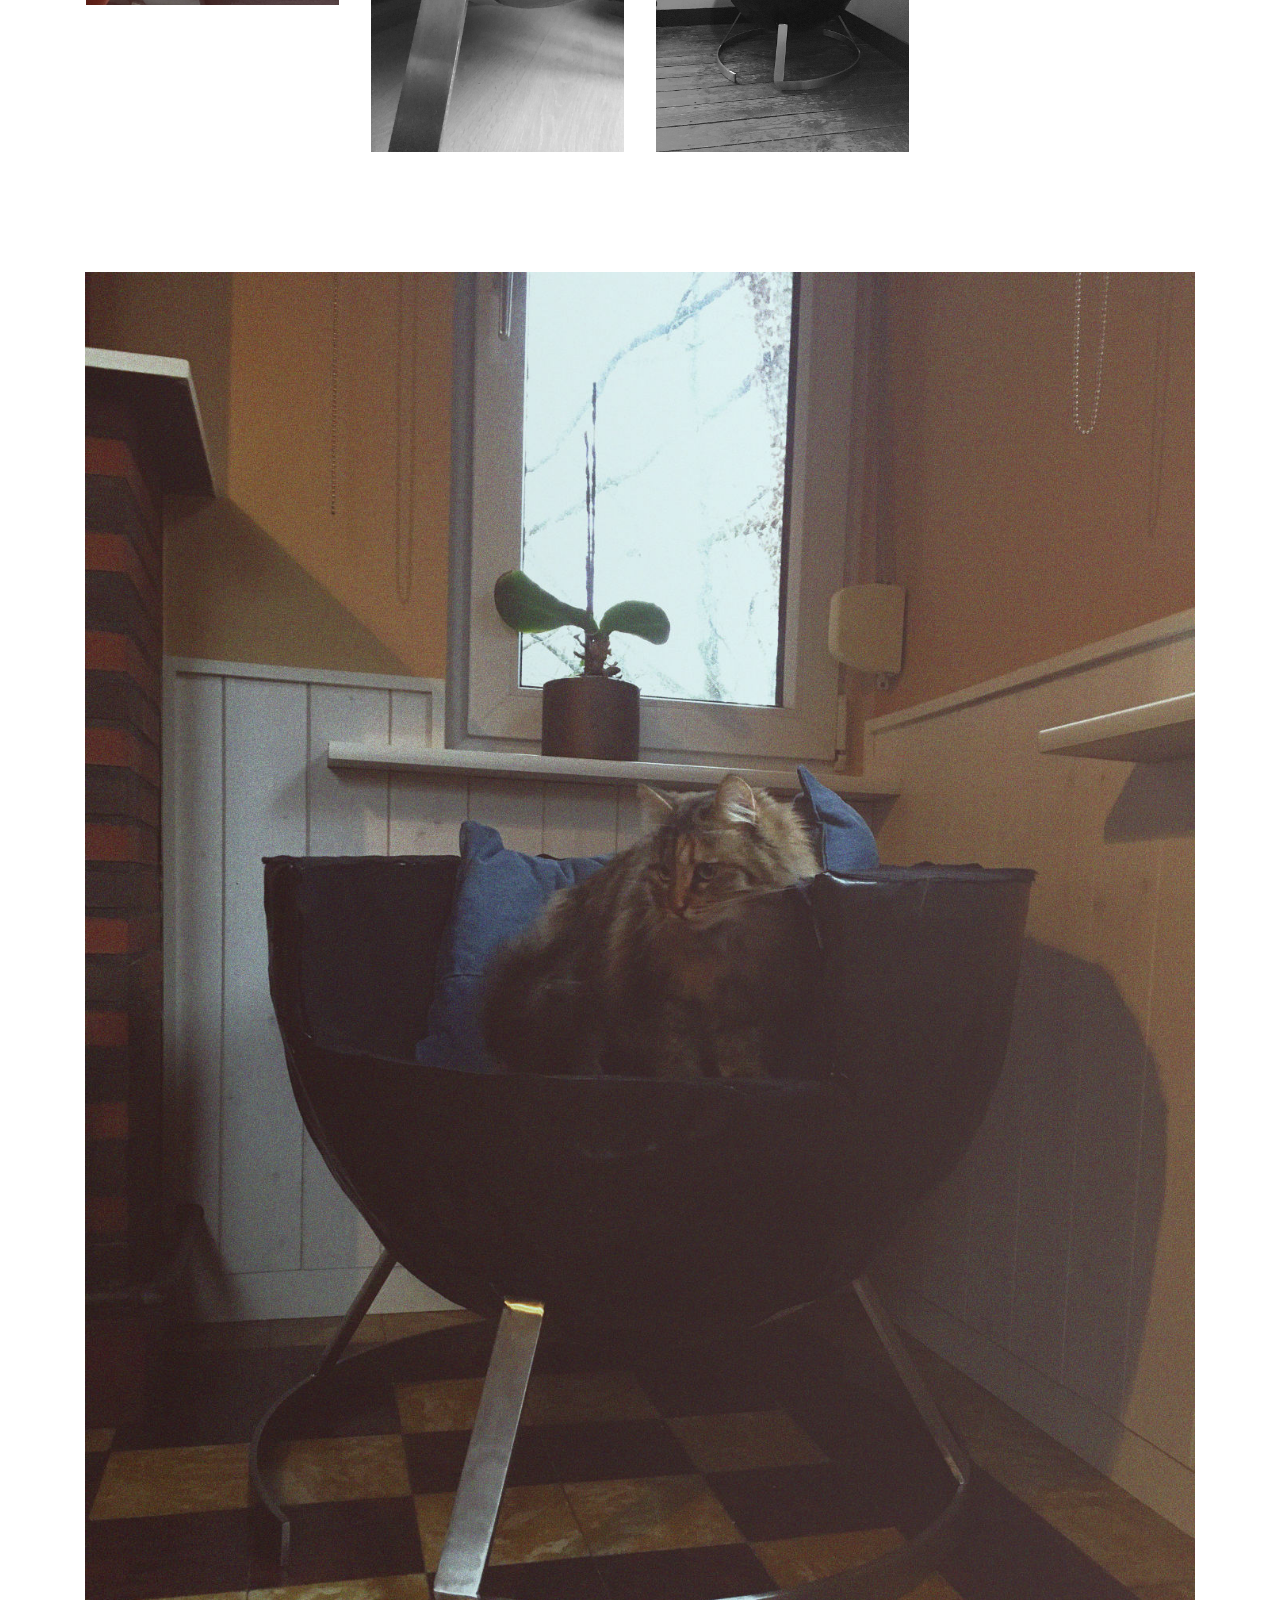
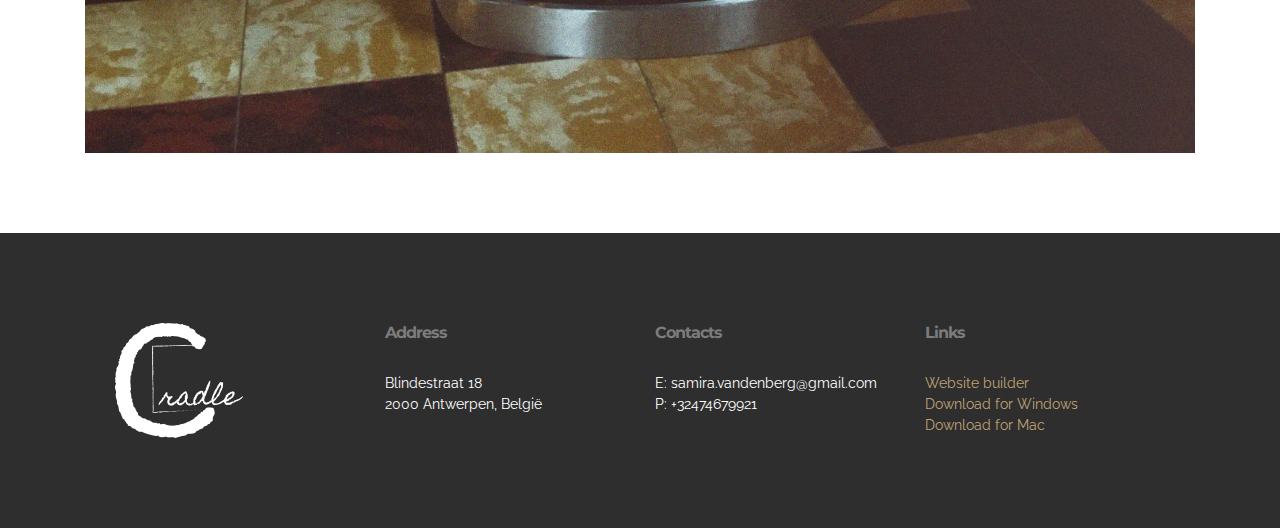
==== commit e3b84d1f: "create github pages" ====
--- a/index.html
+++ b/index.html
@@ -57,7 +57,7 @@
 
 </section>
 
-<section class="engine"><a href="https://mobirise.info/g">how to build your own site</a></section><section class="mbr-section mbr-after-navbar" id="msg-box5-f" data-rv-view="2" style="background-color: rgb(255, 255, 255); padding-top: 160px; padding-bottom: 80px;">
+<section class="engine"><a href="https://mobirise.info/q">free responsive website templates</a></section><section class="mbr-section mbr-after-navbar" id="msg-box5-f" data-rv-view="2" style="background-color: rgb(255, 255, 255); padding-top: 160px; padding-bottom: 80px;">
 
     
     <div class="container">
